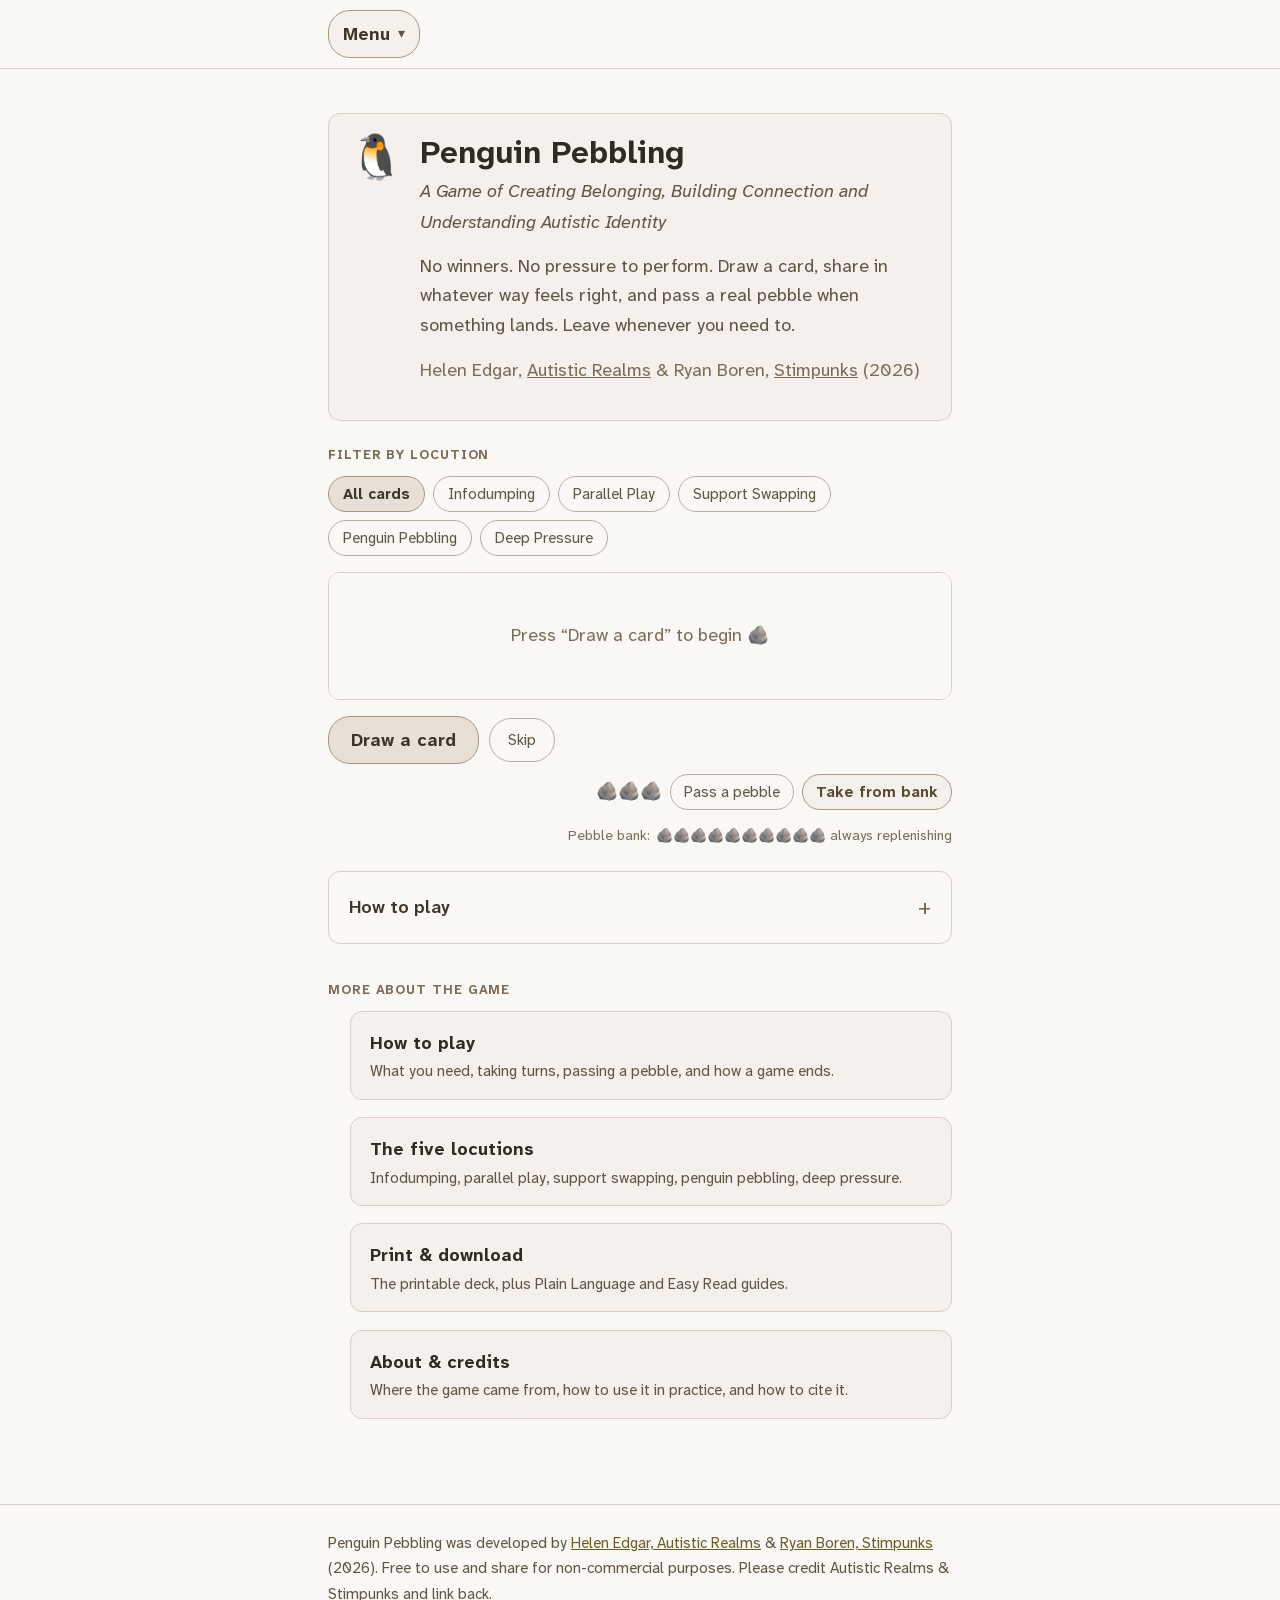
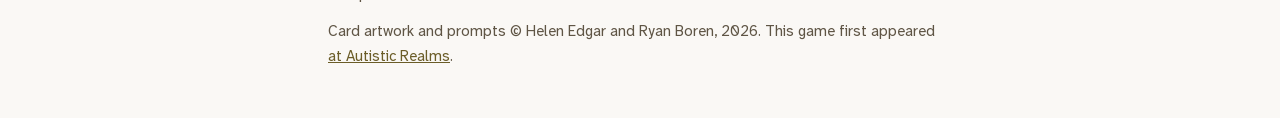
==== index.html @ 233a8287 "Put the game on the front page and move the prose behind a menu Ryan's call, pointing at cavendish.a" ====
<!doctype html>
<html lang="en-GB">
<head>
<meta charset="utf-8">
<meta name="viewport" content="width=device-width, initial-scale=1">
<title>Penguin Pebbling — A Game of Creating Belonging, Building Connection and Understanding Autistic Identity</title>
<meta name="description" content="A neuro-affirming card game built around the Five Autistic Love Locutions. Draw a card, share in whatever way feels right, pass a pebble. No winners, no wrong way to play.">
<meta name="author" content="Helen Edgar, Autistic Realms &amp; Ryan Boren, Stimpunks">
<link rel="canonical" href="https://penguinpebbling.app/">
<link rel="preload" href="fonts/atkinson-hyperlegible-next-roman-latin.woff2" as="font" type="font/woff2" crossorigin>
<link rel="stylesheet" href="penguin-pebbling.css">
<link rel="icon" href="favicon.svg" type="image/svg+xml">
<link rel="apple-touch-icon" href="apple-touch-icon.png">
<link rel="manifest" href="site.webmanifest">

<meta property="og:type" content="website">
<meta property="og:site_name" content="Penguin Pebbling">
<meta property="og:title" content="Penguin Pebbling — A Game of Creating Belonging, Building Connection and Understanding Autistic Identity">
<meta property="og:description" content="A neuro-affirming card game built around the Five Autistic Love Locutions. Draw a card, share in whatever way feels right, pass a pebble. No winners, no wrong way to play.">
<meta property="og:url" content="https://penguinpebbling.app/">
<meta property="og:image" content="https://penguinpebbling.app/og-image.png">
<meta property="og:image:width" content="1200">
<meta property="og:image:height" content="630">
<meta property="og:image:alt" content="The Penguin Pebbling locution card: two penguins beside a stack of smooth balanced pebbles, with the words “I saw this and thought of you.”">
<meta name="twitter:card" content="summary_large_image">
<script type="application/ld+json">
{
  "@context": "https://schema.org",
  "@type": "Game",
  "name": "Penguin Pebbling: A Game of Creating Belonging, Building Connection and Understanding Autistic Identity",
  "url": "https://penguinpebbling.app/",
  "author": [
    { "@type": "Person", "name": "Helen Edgar", "affiliation": "Autistic Realms", "url": "https://autisticrealms.com" },
    { "@type": "Person", "name": "Ryan Boren", "affiliation": "Stimpunks Foundation", "url": "https://stimpunks.org" }
  ],
  "datePublished": "2026-05-23",
  "inLanguage": "en-GB",
  "license": "https://penguinpebbling.app/about.html#licence",
  "isAccessibleForFree": true
}
</script>
</head>
<body>

<a class="skip-link" href="#game">Skip to the game</a>

  <!-- shell:nav — one copy lives in index.html; tools/sync-shell.py stamps the rest -->
  <div class="topbar">
    <div class="wrap topbar-inner">
      <details class="sitenav">
        <summary>Menu</summary>
        <ul>
          <li><a href="index.html" aria-current="page">Play the game</a></li>
          <li><a href="how-to-play.html">How to play</a></li>
          <li><a href="locutions.html">The five locutions</a></li>
          <li><a href="print.html">Print &amp; download</a></li>
          <li><a href="about.html">About &amp; credits</a></li>
        </ul>
      </details>
    </div>
  </div>
  <!-- /shell:nav -->

<div class="wrap">

  <main id="main" class="prose">

    <section id="game" aria-labelledby="game-title">

      <div class="game-header">
        <div class="penguin-glyph" aria-hidden="true">🐧</div>
        <div>
          <h1 class="game-title" id="game-title">Penguin Pebbling</h1>
          <p class="game-tagline">A Game of Creating Belonging, Building Connection and Understanding Autistic Identity</p>
          <p class="game-intro">No winners. No pressure to perform. Draw a card, share in whatever way
            feels right, and pass a real pebble when something lands. Leave whenever you need to.</p>
          <p class="game-byline">Helen Edgar, <a href="https://autisticrealms.com">Autistic Realms</a>
            &amp; Ryan Boren, <a href="https://stimpunks.org">Stimpunks</a> (2026)</p>
        </div>
      </div>

      <div class="section-label" id="filter-label">Filter by locution</div>
      <div class="filter-row" role="group" aria-labelledby="filter-label"></div>

      <div class="card-area" id="card-area" role="region" aria-live="polite" aria-label="Drawn card">
        <div class="card-empty">Press “Draw a card” to begin 🪨</div>
      </div>

      <div class="controls">
        <button type="button" class="btn-main" id="btn-draw">Draw a card</button>
        <button type="button" class="btn-skip" id="btn-skip">Skip</button>
        <div class="pebble-row">
          <span id="pebbles-display" role="status">🪨🪨🪨</span>
          <button type="button" class="btn-pass" id="btn-pass">Pass a pebble</button>
          <button type="button" class="btn-take" id="btn-take">Take from bank</button>
          <div class="pebble-bank">
            <span class="pebble-bank-label">Pebble bank:</span>
            <span id="bank-display">🪨🪨🪨🪨🪨🪨🪨🪨🪨🪨</span>
          </div>
        </div>
      </div>

      <div class="rules-block">
        <details>
          <summary>How to play</summary>
          <div class="rule"><strong>What you need:</strong> A handful of smooth real pebbles or other small
            objects — enough for everyone to start with 3. Put extra pebbles in the middle as the shared
            pebble bank. The cards. That’s it.</div>
          <div class="rule"><strong>To begin:</strong> Everyone takes 3 pebbles and holds them. Feel the
            weight. Notice the texture. They are yours — to keep, pass, or just hold throughout. Place
            remaining pebbles in the centre as your shared pebble bank.</div>
          <div class="rule"><strong>Taking turns:</strong> Draw a card and read it aloud — or ask someone
            else to read it for you. Then choose: speak, write, draw, use AAC, signing, gesture — whatever
            feels right. You can always pass. No explanation needed.</div>
          <div class="rule"><strong>Passing a pebble:</strong> When something someone shares lands with you
            — when you feel heard, or recognise something, or want to say I’m glad you’re here — pass one
            of your real pebbles to them. If you want to pass but don’t have one, take from the pebble
            bank. No words needed. The pebble holds the meaning.</div>
          <div class="rule"><strong>Pebbles keep moving:</strong> There is no limit to how many pebbles you
            can give or receive. The pebble bank means no one is ever without a way to show they care.</div>
          <div class="rule"><strong>Ending the game:</strong> No words needed — simply set your pebbles
            down, or agree a group signal before you begin. The game ends when everyone feels complete and
            finished for now.</div>
        </details>
      </div>

      <noscript>
        <p><strong>The interactive game needs JavaScript.</strong> Every prompt is also on the printable
          card deck, and the <a href="print.html">Plain Language and Easy Read guides</a> need nothing
          but a PDF reader.</p>
      </noscript>

    </section>

    <nav class="more" aria-labelledby="more-label">
      <div class="section-label" id="more-label">More about the game</div>
      <ul>
        <li><a href="how-to-play.html"><strong>How to play</strong><span>What you need, taking turns, passing a pebble, and how a game ends.</span></a></li>
        <li><a href="locutions.html"><strong>The five locutions</strong><span>Infodumping, parallel play, support swapping, penguin pebbling, deep pressure.</span></a></li>
        <li><a href="print.html"><strong>Print &amp; download</strong><span>The printable deck, plus Plain Language and Easy Read guides.</span></a></li>
        <li><a href="about.html"><strong>About &amp; credits</strong><span>Where the game came from, how to use it in practice, and how to cite it.</span></a></li>
      </ul>
    </nav>

  </main>

</div>

  <!-- shell:footer -->
  <footer class="sitefoot">
    <div class="wrap">
      <p>Penguin Pebbling was developed by <a href="https://autisticrealms.com">Helen Edgar, Autistic Realms</a>
        &amp; <a href="https://stimpunks.org">Ryan Boren, Stimpunks</a> (2026). Free to use and share for
        non-commercial purposes. Please credit Autistic Realms &amp; Stimpunks and link back.</p>
      <p>Card artwork and prompts © Helen Edgar and Ryan Boren, 2026. This game first appeared
        <a href="https://autisticrealms.com/penguin-pebbling-a-game-of-creating-belonging-building-connection-and-understanding-autistic-identity/">at Autistic Realms</a>.</p>
    </div>
  </footer>
  <!-- /shell:footer -->

<script src="penguin-pebbling.js"></script>
</body>
</html>
---- penguin-pebbling.css ----
/* Penguin Pebbling — Helen Edgar, Autistic Realms & Ryan Boren, Stimpunks (2026).
 *
 * The palette and the shapes are Helen's, lifted from the Custom HTML block on
 * autisticrealms.com. The typeface and the type scale are not: the page is set
 * in Atkinson Hyperlegible Next at sizes chosen for this audience rather than
 * inherited from a widget embedded in a blog post. See fonts/README.md. */

/* ── Atkinson Hyperlegible Next ────────────────────────────────────────────────
 * Self-hosted, and not incidentally: `_headers` sends default-src 'none' with
 * font-src 'self', so a <link> to Google Fonts would be blocked by the site's
 * own policy — silently, falling back to the system font while looking fine in
 * a local test. Fetching a font at runtime also tells a third party who is
 * reading a page about Autistic identity.
 *
 * One file per style carries the whole 200–800 weight axis, so there is no
 * separate file per weight to forget. The italic is really drawn, not sheared,
 * which is what makes `font-synthesis: none` safe below. */

@font-face {
  font-family: "Atkinson Hyperlegible Next";
  font-style: normal;
  font-weight: 200 800;
  font-display: swap;
  src: url("fonts/atkinson-hyperlegible-next-roman-latin.woff2") format("woff2");
  unicode-range: U+0000-00FF, U+0131, U+0152-0153, U+02BB-02BC, U+02C6, U+02DA, U+02DC, U+0304, U+0308, U+0329, U+2000-206F, U+20AC, U+2122, U+2191, U+2193, U+2212, U+2215, U+FEFF, U+FFFD;
}
@font-face {
  font-family: "Atkinson Hyperlegible Next";
  font-style: normal;
  font-weight: 200 800;
  font-display: swap;
  src: url("fonts/atkinson-hyperlegible-next-roman-latin-ext.woff2") format("woff2");
  unicode-range: U+0100-02BA, U+02BD-02C5, U+02C7-02CC, U+02CE-02D7, U+02DD-02FF, U+0304, U+0308, U+0329, U+1D00-1DBF, U+1E00-1E9F, U+1EF2-1EFF, U+2020, U+20A0-20AB, U+20AD-20C0, U+2113, U+2C60-2C7F, U+A720-A7FF;
}
@font-face {
  font-family: "Atkinson Hyperlegible Next";
  font-style: italic;
  font-weight: 200 800;
  font-display: swap;
  src: url("fonts/atkinson-hyperlegible-next-italic-latin.woff2") format("woff2");
  unicode-range: U+0000-00FF, U+0131, U+0152-0153, U+02BB-02BC, U+02C6, U+02DA, U+02DC, U+0304, U+0308, U+0329, U+2000-206F, U+20AC, U+2122, U+2191, U+2193, U+2212, U+2215, U+FEFF, U+FFFD;
}
@font-face {
  font-family: "Atkinson Hyperlegible Next";
  font-style: italic;
  font-weight: 200 800;
  font-display: swap;
  src: url("fonts/atkinson-hyperlegible-next-italic-latin-ext.woff2") format("woff2");
  unicode-range: U+0100-02BA, U+02BD-02C5, U+02C7-02CC, U+02CE-02D7, U+02DD-02FF, U+0304, U+0308, U+0329, U+1D00-1DBF, U+1E00-1E9F, U+1EF2-1EFF, U+2020, U+20A0-20AB, U+20AD-20C0, U+2113, U+2C60-2C7F, U+A720-A7FF;
}

:root {
  --ink: #3d3529;
  --ink-strong: #2e2a24;
  --ink-soft: #5f5545;         /* darkened from #6b5f50 — see tools/check-contrast.py */
  --ink-faint: #7a6c58;        /* darkened from #a89882 — see tools/check-contrast.py */
  --paper: #faf8f5;
  --paper-warm: #f5f0eb;
  --paper-sunk: #f0ebe4;
  --line: #d9cfc4;
  --line-strong: #a89882;
  --accent: #6b5d28;           /* darkened from #7a6b30 for link contrast on paper */
  --focus: #5a4a30;

  --font: "Atkinson Hyperlegible Next", -apple-system, BlinkMacSystemFont,
          "Segoe UI", Roboto, Helvetica, Arial, sans-serif;

  /* Type scale, in rem so it follows the reader's own browser font-size setting.
   * px would ignore that preference — zoom still works, but the person who has
   * set a larger default everywhere would not get one here, which on this site
   * of all sites is the wrong default.
   *
   * Body is 1.125rem (18px at the browser default) rather than the 15px the
   * widget used inside a blog post. Atkinson Hyperlegible Next also has a large
   * x-height, so it reads larger again at the same nominal size. */
  --text-xs:   0.875rem;   /* 14px — fine print, credits */
  --text-sm:   0.9375rem;  /* 15px — secondary prose */
  --text-base: 1.125rem;   /* 18px — body */
  --text-md:   1.1875rem;  /* 19px — card prompts, which are the thing being read */
  --text-lg:   1.25rem;    /* 20px — h3 */
  --text-xl:   1.5rem;     /* 24px — h2, game title */
  --text-2xl:  2rem;       /* 32px — h1 */
  --text-label: 0.8125rem; /* 13px — tracked uppercase labels */
}

* { box-sizing: border-box; margin: 0; padding: 0; }

html { -webkit-text-size-adjust: 100%; }

body {
  font-family: var(--font);
  font-size: var(--text-base);
  /* Real weights and a real italic exist in the variable font, so never let the
   * browser fake either — a synthesized bold of an already-legible face is
   * exactly the smearing this typeface was drawn to avoid. */
  font-synthesis: none;
  background: var(--paper);
  color: var(--ink);
  line-height: 1.7;
}

/* Never remove a focus ring on a page whose whole subject is being able to take
 * part. Keyboard and switch users navigate this game the same as anyone. */
:focus-visible {
  outline: 3px solid var(--focus);
  outline-offset: 2px;
  border-radius: 4px;
}

.skip-link {
  position: absolute;
  left: -9999px;
  top: 0;
  background: var(--paper-warm);
  color: var(--ink);
  padding: 10px 16px;
  border: 1px solid var(--line-strong);
  border-radius: 0 0 8px 0;
  z-index: 10;
}
.skip-link:focus { left: 0; }

.wrap { padding: 1.5rem; max-width: 42rem; margin: 0 auto; }

/* ── Site nav ──────────────────────────────────────────────────────────────────
 * The game is the point of the site, so it sits at the top of index.html and
 * everything that explains it lives on its own page. This is the way back.
 *
 * A <details> rather than a scripted menu: it opens with the keyboard, it is
 * announced as expandable, and it works with JavaScript off — which matters
 * because the nav is how you reach the printable deck and the Easy Read guide,
 * and those are exactly what someone without a working game needs. */

.topbar {
  position: sticky; top: 0; z-index: 20;
  background: var(--paper);
  border-bottom: 1px solid var(--line);
}
.topbar-inner {
  display: flex; align-items: center; justify-content: space-between;
  gap: 12px; padding-top: 0.6rem; padding-bottom: 0.6rem;
}

.sitenav { position: relative; }
.sitenav summary {
  cursor: pointer; list-style: none;
  font-size: var(--text-base); font-weight: 700; color: var(--ink);
  padding: 8px 14px; border: 1px solid var(--line-strong);
  border-radius: 22px; background: var(--paper-warm);
  display: inline-flex; align-items: center; gap: 8px;
}
.sitenav summary::-webkit-details-marker { display: none; }
.sitenav summary::after { content: "\25BE"; color: var(--ink-soft); font-size: 0.8em; }
.sitenav[open] summary::after { content: "\25B4"; }
.sitenav summary:hover { background: #ece5db; }

.sitenav > ul {
  list-style: none; margin: 8px 0 0; padding: 8px;
  position: absolute; z-index: 30; left: 0; min-width: 16rem;
  background: var(--paper); border: 1px solid var(--line-strong);
  border-radius: 12px; box-shadow: 0 8px 26px rgba(61, 53, 41, 0.16);
}
.sitenav > ul li { margin: 2px 0; }
.sitenav > ul a {
  display: block; padding: 9px 12px; border-radius: 8px;
  color: var(--ink); text-decoration: none; font-size: var(--text-base);
}
.sitenav > ul a:hover { background: var(--paper-sunk); }
.sitenav a[aria-current="page"] { font-weight: 700; background: var(--paper-warm); }

.topbar-cta {
  font-size: var(--text-sm); font-weight: 700; white-space: nowrap;
  padding: 8px 16px; border-radius: 22px;
  border: 1px solid var(--line-strong); background: #e8e0d5;
  color: var(--ink); text-decoration: none;
}
.topbar-cta:hover { background: #ddd4c5; }

/* ── "More about the game", at the foot of the game page ─────────────────────── */

.more { margin: 2.2rem 0 0; }
.more ul { list-style: none; margin: 0; padding: 0; display: grid; gap: 10px; }
.more a {
  display: block; padding: 1rem 1.15rem;
  border: 1px solid var(--line); border-radius: 12px;
  background: var(--paper-warm); color: var(--ink); text-decoration: none;
}
.more a:hover { background: var(--paper-sunk); }
.more a strong { display: block; font-size: var(--text-base); font-weight: 700; margin-bottom: 2px; }
.more a span { display: block; font-size: var(--text-sm); color: var(--ink-soft); line-height: 1.5; }

/* ── Page furniture ────────────────────────────────────────────────────────── */

.masthead { padding: 2.5rem 0 0.5rem; }
.masthead-sub { padding: 1.75rem 0 0.5rem; }
.backlink { font-size: var(--text-sm); margin-bottom: 0.5rem; }
.backlink a { color: var(--accent); text-decoration: none; }
.backlink a:hover { text-decoration: underline; }
.backlink a::before { content: "\2190\00a0"; }
.masthead h1 {
  font-size: var(--text-2xl);
  line-height: 1.2;
  font-weight: 700;
  color: var(--ink-strong);
  margin-bottom: 0.6rem;
  text-wrap: balance;
}
.masthead .byline { font-size: var(--text-sm); color: var(--ink-soft); line-height: 1.6; }
.masthead .standfirst {
  font-size: var(--text-base);
  color: var(--ink-soft);
  font-style: italic;
  margin-top: 1rem;
}

.prose h2 {
  font-size: var(--text-xl);
  font-weight: 700;
  color: var(--ink-strong);
  margin: 2.2rem 0 0.8rem;
  line-height: 1.3;
  text-wrap: balance;
}
.prose h3 {
  font-size: var(--text-lg);
  font-weight: 600;
  color: var(--ink-strong);
  margin: 1.8rem 0 0.6rem;
  line-height: 1.4;
  text-wrap: balance;
}
.prose p { font-size: var(--text-base); margin-bottom: 0.9rem; }
.prose ul { margin: 0 0 0.9rem 1.4rem; font-size: var(--text-base); }
.prose li { margin-bottom: 0.45rem; }
.prose a { color: var(--accent); }
.prose strong { color: var(--ink-strong); font-weight: 700; }

hr.rule { border: 0; height: 1px; background: var(--line); margin: 2.2rem 0; }

/* ── Game ──────────────────────────────────────────────────────────────────── */

.game-header {
  margin-top: 1.25rem;
  display: flex; align-items: flex-start; gap: 16px;
  margin-bottom: 1.4rem; padding: 1.25rem;
  background: var(--paper-warm); border-radius: 12px; border: 1px solid var(--line);
}
.penguin-glyph { font-size: 2.75rem; line-height: 1; flex-shrink: 0; margin-top: 2px; }
/* The game's <h2> sits inside .prose, so it would otherwise inherit the heading
 * margin meant for article headings. Stated here rather than as a style
 * attribute — the CSP is style-src 'self' and an inline style is blocked. */
/* On index.html this is the page's <h1>: the game header already carried the
 * title, the tagline and the invitation, so a masthead above it only said the
 * same things again and pushed the game down the screen. */
.game-header .game-title {
  font-size: var(--text-2xl); font-weight: 700; color: var(--ink-strong); margin: 0 0 4px;
  line-height: 1.2;
}
.game-tagline { font-size: var(--text-base); color: var(--ink-soft); font-style: italic; margin-bottom: 10px; }
.game-intro { font-size: var(--text-sm); color: var(--ink-soft); line-height: 1.65; }
.game-byline { font-size: var(--text-xs); color: var(--ink-faint); margin-top: 10px; }
.game-byline a { color: var(--ink-faint); }

/* On index.html this sits AFTER the controls. It is collapsed reference material
 * on a page whose whole job is "press Draw", and in front of the button it was
 * pushing the only action below the fold on a phone. The full instructions have
 * their own page in the menu; this is the copy you want mid-game. */
.rules-block {
  border: 1px solid var(--line); border-radius: 12px;
  padding: 1rem 1.25rem; margin: 0 0 1.4rem; background: var(--paper);
}
.rules-block details summary {
  font-size: var(--text-base); font-weight: 600; cursor: pointer; color: var(--ink);
  list-style: none; display: flex; align-items: center;
}
.rules-block details summary::-webkit-details-marker { display: none; }
.rules-block details summary::after {
  content: "+"; color: var(--ink-faint); margin-left: auto; font-size: 1.4rem; font-weight: 400;
}
.rules-block details[open] summary::after { content: "\2212"; }
.rule {
  font-size: var(--text-sm); color: var(--ink-soft); margin-top: 12px; line-height: 1.65;
  padding-left: 1rem; border-left: 2px solid var(--line); margin-left: 4px;
}
.rule + .rule { margin-top: 10px; }
.rule strong { font-weight: 700; color: var(--ink); }

.section-label {
  font-size: var(--text-label); letter-spacing: 0.07em; color: var(--ink-faint);
  text-transform: uppercase; margin-bottom: 10px; font-weight: 700;
}

.filter-row { display: flex; gap: 8px; flex-wrap: wrap; margin-bottom: 1rem; }
.fbtn {
  font-family: inherit; font-size: var(--text-sm); padding: 7px 14px; border-radius: 20px;
  border: 1px solid #b8ae9f; background: transparent; cursor: pointer;
  color: var(--ink-soft); transition: background 0.15s, border-color 0.15s, color 0.15s;
}
.fbtn.on { background: #e8e0d5; border-color: var(--line-strong); color: var(--ink); font-weight: 700; }
.fbtn:hover { background: var(--paper-sunk); }

.card-area {
  border-radius: 12px; overflow: hidden; margin-bottom: 1rem;
  border: 1px solid var(--line); min-height: 128px;
  display: flex; flex-direction: column; background: var(--paper);
}
.card-image-wrap { position: relative; width: 100%; }
.card-image-wrap img { width: 100%; height: auto; display: block; }

/* The prompt as selectable text, beneath the card art that letters the same
 * words. This copy is the one that scales, reflows and can be read aloud — see
 * ACCESSIBILITY in README.md — so it is set at the largest body size here. */
.card-text { padding: 1.35rem 1.5rem 0.25rem; }
.card-locution {
  font-size: var(--text-sm); font-weight: 700; letter-spacing: 0.05em;
  color: var(--focus); margin-bottom: 0.7rem; text-transform: uppercase;
}
.card-prompt { font-size: var(--text-md); line-height: 1.65; color: var(--ink); }
.card-sub {
  font-size: var(--text-sm); color: #6b5c45; line-height: 1.6; font-style: italic;
  border-top: 1px solid var(--line); padding-top: 10px; margin-top: 14px;
}
.card-footer {
  font-size: var(--text-xs); color: var(--ink-faint); font-style: italic;
  padding: 10px 1.5rem; background: var(--paper-warm);
  border-top: 1px solid var(--line); line-height: 1.5; margin-top: 1.1rem;
}
/* Kept short on purpose. This box is empty until someone presses Draw, and every
 * pixel it occupies pushes that button further from the top of the screen —
 * which was the whole complaint that split this site into pages. It grows to fit
 * the card the moment there is one. */
.card-empty {
  color: var(--ink-faint); font-size: var(--text-base); text-align: center; flex: 1;
  display: flex; align-items: center; justify-content: center;
  padding: 1.35rem; background: var(--paper);
}

.controls { display: flex; align-items: center; gap: 10px; flex-wrap: wrap; margin-bottom: 1.5rem; }
.btn-main {
  font-family: inherit; font-size: var(--text-base); padding: 11px 22px; border-radius: 22px;
  border: 1px solid var(--line-strong); background: #e8e0d5; color: var(--ink);
  cursor: pointer; font-weight: 700;
}
.btn-main:hover { background: #ddd4c5; }
.btn-skip {
  font-family: inherit; font-size: var(--text-sm); padding: 11px 18px; border-radius: 22px;
  border: 1px solid #b8ae9f; background: transparent; color: var(--ink-soft); cursor: pointer;
}
.btn-skip:hover { background: var(--paper-sunk); }
.pebble-row {
  font-size: var(--text-sm); color: var(--ink-soft); margin-left: auto;
  display: flex; align-items: center; gap: 8px; flex-wrap: wrap; justify-content: flex-end;
}
#pebbles-display { font-size: var(--text-base); }
.btn-pass {
  font-family: inherit; font-size: var(--text-sm); padding: 7px 13px; border-radius: 20px;
  border: 1px solid #b8ae9f; background: transparent; color: var(--ink-soft); cursor: pointer;
}
.btn-pass:hover { background: var(--paper-sunk); }
.btn-take {
  font-family: inherit; font-size: var(--text-sm); padding: 7px 13px; border-radius: 20px;
  border: 1px solid var(--line-strong); background: var(--paper-warm);
  color: var(--focus); cursor: pointer; font-weight: 700;
}
.btn-take:hover { background: #ece5db; }
.pebble-bank {
  font-size: var(--text-xs); color: var(--ink-faint); display: flex; align-items: center;
  gap: 6px; flex-wrap: wrap; justify-content: flex-end; margin-top: 6px; width: 100%;
}

.loc-grid {
  display: grid; grid-template-columns: repeat(auto-fit, minmax(190px, 1fr));
  gap: 12px; margin-bottom: 1.5rem;
}
.loc-card { border-radius: 12px; border: 1px solid; padding: 14px 16px; }
.loc-card img { width: 100%; height: auto; border-radius: 8px; margin-bottom: 10px; display: block; }
.loc-name { font-size: var(--text-base); font-weight: 700; margin-bottom: 4px; }
.loc-desc { font-size: var(--text-sm); line-height: 1.55; }
.loc-id { background: #f0ede8; border-color: #c8bfb3; }
.loc-id .loc-name { color: #3d3529; } .loc-id .loc-desc { color: #6b6152; }
.loc-pp { background: #eaf0ea; border-color: #b5c9b5; }
.loc-pp .loc-name { color: #1e3a1e; } .loc-pp .loc-desc { color: #3d5c3d; }
.loc-ss { background: #f0ebe4; border-color: #c9b9a8; }
.loc-ss .loc-name { color: #3d2a18; } .loc-ss .loc-desc { color: #6b5031; }
.loc-pb { background: #f5f0e6; border-color: #d4c69a; }
.loc-pb .loc-name { color: #3a3010; } .loc-pb .loc-desc { color: #6b5d28; }
.loc-dp { background: #efe8f0; border-color: #c4afc9; }
.loc-dp .loc-name { color: #301830; } .loc-dp .loc-desc { color: #5e3f63; }

.divider { height: 1px; background: var(--line); margin: 1.4rem 0; }

.about-block {
  border: 1px solid var(--line); border-radius: 12px;
  padding: 1.1rem 1.35rem; background: var(--paper);
}
.about-block p { font-size: var(--text-sm); color: var(--ink-soft); line-height: 1.7; }
.about-block a { color: var(--accent); }
.about-title {
  font-size: var(--text-label); font-weight: 700; color: var(--ink-faint);
  text-transform: uppercase; letter-spacing: 0.06em; margin-bottom: 10px;
}

/* ── Downloads ─────────────────────────────────────────────────────────────── */

.download {
  border: 1px solid var(--line); border-radius: 12px;
  padding: 1.1rem 1.35rem; margin-bottom: 1rem; background: var(--paper-warm);
}
.download h3 { margin: 0 0 0.35rem; font-size: var(--text-lg); color: var(--ink-strong); }
.download p { font-size: var(--text-sm); color: var(--ink-soft); margin-bottom: 0.8rem; }
.download a.btn-download {
  display: inline-block; font-size: var(--text-base); font-weight: 700;
  padding: 10px 20px; border-radius: 22px;
  border: 1px solid var(--line-strong); background: #e8e0d5;
  color: var(--ink); text-decoration: none;
}
.download a.btn-download:hover { background: #ddd4c5; }
.download .meta { font-size: var(--text-xs); color: var(--ink-faint); margin: 0.6rem 0 0; }

.support {
  border: 1px solid #d4c69a; border-radius: 12px;
  padding: 1.35rem; margin: 1.5rem 0; background: #f5f0e6;
}
.support h3 { margin: 0 0 0.55rem; font-size: var(--text-lg); color: #3a3010; }
.support p { font-size: var(--text-sm); color: #6b5d28; margin-bottom: 0.8rem; }
.support a { color: #5a4a30; }

.sitefoot {
  border-top: 1px solid var(--line); margin-top: 2.5rem;
  font-size: var(--text-sm); color: var(--ink-soft); line-height: 1.7;
}
.sitefoot .wrap { padding-top: 1.6rem; padding-bottom: 3rem; }
.sitefoot a { color: var(--accent); }
.sitefoot p + p { margin-top: 0.7rem; }

.refs { font-size: var(--text-sm); color: var(--ink-soft); line-height: 1.7; }
.refs p { margin-bottom: 0.7rem; padding-left: 1.5rem; text-indent: -1.5rem; }
.refs a { color: var(--accent); word-break: break-word; }

@media (max-width: 480px) {
  .wrap { padding: 1rem; }
  .masthead { padding-top: 1.75rem; }
  .masthead h1 { font-size: 1.75rem; }
  .pebble-row { margin-left: 0; justify-content: flex-start; width: 100%; }
  .pebble-bank { justify-content: flex-start; }
  .card-text { padding: 1.15rem 1.15rem 0.25rem; }
  .topbar-inner { padding-top: 0.5rem; padding-bottom: 0.5rem; }
  .sitenav > ul { min-width: min(18rem, calc(100vw - 2rem)); }

  /* On a phone the game header was filling the whole viewport on its own, which
   * put "Draw a card" a screen and a half down — the same complaint that split
   * this site into pages, just at a narrower width. The title stays the largest
   * thing on the page; the supporting lines give back their leading. */
  .game-header { gap: 12px; padding: 1rem; margin-top: 0.9rem; }
  .penguin-glyph { font-size: 2rem; }
  .game-header .game-title { font-size: 1.6rem; }
  .game-tagline { font-size: var(--text-sm); line-height: 1.45; margin-bottom: 8px; }
  .game-intro { line-height: 1.55; }
  .game-byline { margin-top: 8px; line-height: 1.5; }
  .rules-block { padding: 0.85rem 1rem; margin-bottom: 1rem; }
  .game-header { margin-bottom: 1rem; }
  .card-area { min-height: 96px; }
  .card-empty { padding: 1rem; }
  .controls { gap: 8px; margin-bottom: 1.2rem; }
  .filter-row { gap: 6px; }
  .fbtn { padding: 6px 12px; }
  .card-footer { padding-left: 1.15rem; padding-right: 1.15rem; }
}

@media (prefers-reduced-motion: reduce) {
  * { transition: none !important; animation: none !important; }
}

@media print {
  .filter-row, .controls, .skip-link, .rules-block summary::after { display: none; }
  body { background: #fff; }
}
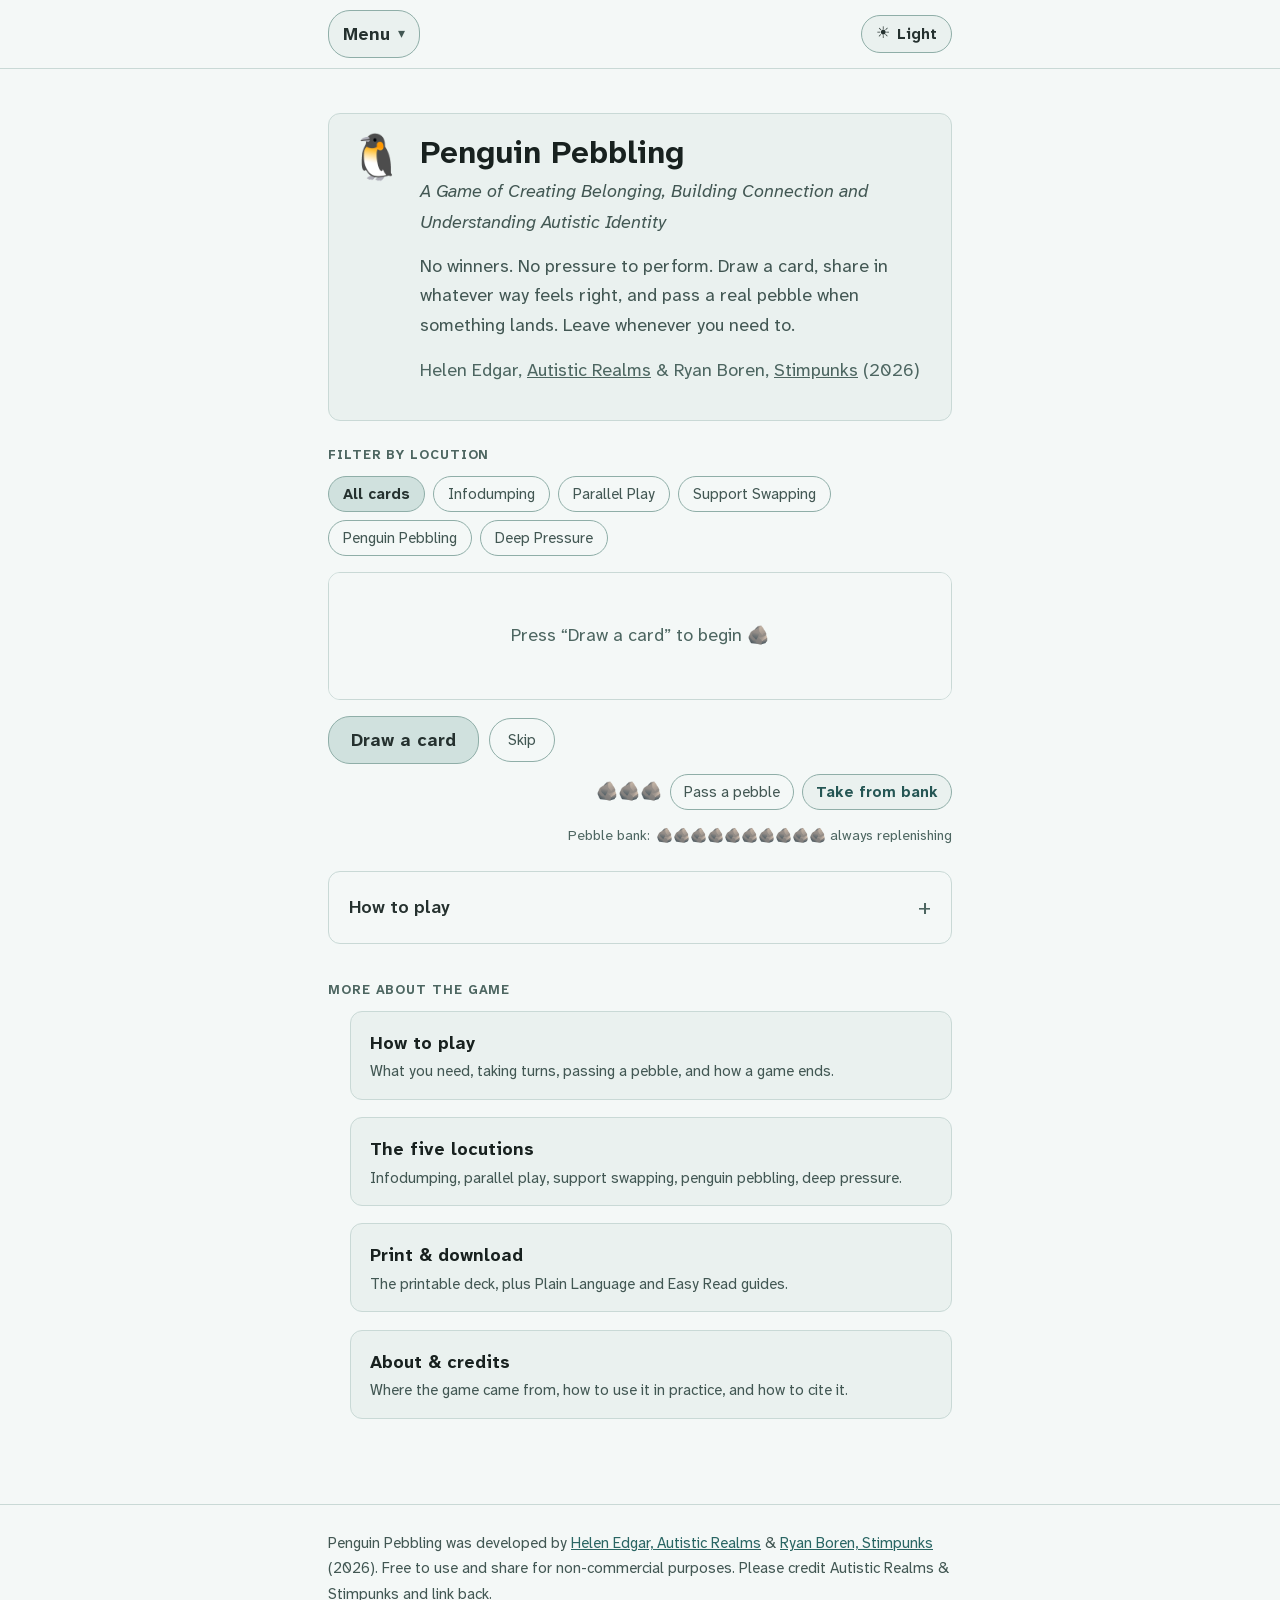
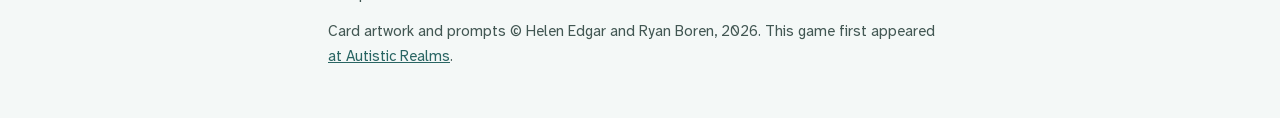
==== commit 74c5b8e7: "Rebuild the palette on Helen's sage, and add a dark mode "I like cream backgrounds, but we use them " ====
--- a/index.html
+++ b/index.html
@@ -8,10 +8,13 @@
 <meta name="author" content="Helen Edgar, Autistic Realms &amp; Ryan Boren, Stimpunks">
 <link rel="canonical" href="https://penguinpebbling.app/">
 <link rel="preload" href="fonts/atkinson-hyperlegible-next-roman-latin.woff2" as="font" type="font/woff2" crossorigin>
+<script src="theme.js"></script>
 <link rel="stylesheet" href="penguin-pebbling.css">
 <link rel="icon" href="favicon.svg" type="image/svg+xml">
 <link rel="apple-touch-icon" href="apple-touch-icon.png">
 <link rel="manifest" href="site.webmanifest">
+<meta name="theme-color" content="#eaf1ef" media="(prefers-color-scheme: light)">
+<meta name="theme-color" content="#141a19" media="(prefers-color-scheme: dark)">
 
 <meta property="og:type" content="website">
 <meta property="og:site_name" content="Penguin Pebbling">
@@ -57,6 +60,9 @@
           <li><a href="about.html">About &amp; credits</a></li>
         </ul>
       </details>
+      <button id="theme-toggle" type="button" class="theme-toggle" hidden aria-pressed="false">
+        <span class="theme-icon" aria-hidden="true">☀</span><span class="theme-text">Light</span>
+      </button>
     </div>
   </div>
   <!-- /shell:nav -->
--- a/penguin-pebbling.css
+++ b/penguin-pebbling.css
@@ -50,17 +50,60 @@
 }
 
 :root {
-  --ink: #3d3529;
-  --ink-strong: #2e2a24;
-  --ink-soft: #5f5545;         /* darkened from #6b5f50 — see tools/check-contrast.py */
-  --ink-faint: #7a6c58;        /* darkened from #a89882 — see tools/check-contrast.py */
-  --paper: #faf8f5;
-  --paper-warm: #f5f0eb;
-  --paper-sunk: #f0ebe4;
-  --line: #d9cfc4;
-  --line-strong: #a89882;
-  --accent: #6b5d28;           /* darkened from #7a6b30 for link contrast on paper */
-  --focus: #5a4a30;
+  color-scheme: light dark;
+
+  /* ── Sage, and why it is sage ───────────────────────────────────────────────
+   * Our other sites are cream: queering.earth on warm vellum, cavendish.app on
+   * Solarized light. This one is Helen's, and sage is her colour — so the ground
+   * is sage and the accents are the five pigments she already painted the cards
+   * with, sampled straight out of cards/print/*-locution.png rather than picked
+   * to match:
+   *
+   *   Infodumping       #bba4b8   dusty mauve
+   *   Parallel Play     #ddbbba   dusty rose
+   *   Support Swapping  #c3beaf   taupe
+   *   Penguin Pebbling  #e8e1ce   warm sand
+   *   Deep Pressure     #aac5c0   sage        <- the ground is built on this hue
+   *
+   * Every one of those sits between 14% and 36% saturation. The deck was drawn
+   * low-stimulation already; the site follows it rather than inventing a mood.
+   *
+   * LOW STIMULATION IS NOT LOW CONTRAST. Surfaces stay close together — paper,
+   * panel and sunk are within a few percent lightness, there is no pure white
+   * and no pure black anywhere — while TEXT contrast stays high: the lowest
+   * text pair on the page is 4.98:1 in light and 5.27:1 in dark, against the
+   * 4.5:1 AA needs. Muting the text as well would be the easy mistake and would
+   * hurt exactly the readers this is for. tools/check-contrast.py checks both
+   * themes; it is the reason the numbers above can be stated. */
+
+  --paper: #f4f8f7;
+  --paper-warm: #eaf1ef;
+  --paper-sunk: #dde9e7;
+  --line: #c9d9d6;
+  --line-strong: #8faea8;
+
+  --ink-strong: #18211f;
+  --ink: #25312f;
+  --ink-soft: #425753;
+  --ink-faint: #4d6661;
+  --accent: #296563;
+  --focus: #255654;
+
+  --btn-face: #d0e1de;
+  --btn-face-hover: #bed5d1;
+  --shadow: rgba(24, 33, 31, 0.16);
+
+  /* The card art is cream on a sage page, which is the pairing Helen drew into
+   * the Deep Pressure card itself. In dark mode the card sits on a lifted
+   * surface rather than against the near-black page, so its edges are not a
+   * glare line — the artwork is never dimmed or filtered. */
+  --card-mat: #eaf1ef;
+
+  --loc-id-bg: #f1ecf0; --loc-id-border: #d3c5d1; --loc-id-name: #3a2c38;
+  --loc-pp-bg: #f3eae9; --loc-pp-border: #dabfbe; --loc-pp-name: #422524;
+  --loc-ss-bg: #f1f0ec; --loc-ss-border: #d3d0c5; --loc-ss-name: #3a372c;
+  --loc-pb-bg: #f3f1e9; --loc-pb-border: #dad3be; --loc-pb-name: #423a24;
+  --loc-dp-bg: #ebf2f0; --loc-dp-border: #c2d6d2; --loc-dp-name: #293d39;
 
   --font: "Atkinson Hyperlegible Next", -apple-system, BlinkMacSystemFont,
           "Segoe UI", Roboto, Helvetica, Arial, sans-serif;
@@ -68,19 +111,72 @@
   /* Type scale, in rem so it follows the reader's own browser font-size setting.
    * px would ignore that preference — zoom still works, but the person who has
    * set a larger default everywhere would not get one here, which on this site
-   * of all sites is the wrong default.
-   *
-   * Body is 1.125rem (18px at the browser default) rather than the 15px the
-   * widget used inside a blog post. Atkinson Hyperlegible Next also has a large
-   * x-height, so it reads larger again at the same nominal size. */
-  --text-xs:   0.875rem;   /* 14px — fine print, credits */
-  --text-sm:   0.9375rem;  /* 15px — secondary prose */
-  --text-base: 1.125rem;   /* 18px — body */
-  --text-md:   1.1875rem;  /* 19px — card prompts, which are the thing being read */
-  --text-lg:   1.25rem;    /* 20px — h3 */
-  --text-xl:   1.5rem;     /* 24px — h2, game title */
-  --text-2xl:  2rem;       /* 32px — h1 */
-  --text-label: 0.8125rem; /* 13px — tracked uppercase labels */
+   * of all sites is the wrong default. */
+  --text-xs:   0.875rem;
+  --text-sm:   0.9375rem;
+  --text-base: 1.125rem;
+  --text-md:   1.1875rem;
+  --text-lg:   1.25rem;
+  --text-xl:   1.5rem;
+  --text-2xl:  2rem;
+  --text-label: 0.8125rem;
+}
+
+/* Dark mode. Same hue, same discipline: no pure black, text never brighter than
+ * #eef2f1, and the surfaces stay close together. Follows the system by default;
+ * the toggle in the bar overrides it and is remembered. */
+@media (prefers-color-scheme: dark) {
+  :root:not([data-theme="light"]) {
+    --paper: #141a19;
+    --paper-warm: #1d2524;
+    --paper-sunk: #26312f;
+    --line: #364542;
+    --line-strong: #5a726e;
+
+    --ink-strong: #eef2f1;
+    --ink: #dae2e0;
+    --ink-soft: #afc0bd;
+    --ink-faint: #90a7a3;
+    --accent: #95d0ce;
+    --focus: #97d8d6;
+
+    --btn-face: #354643;
+    --btn-face-hover: #425753;
+    --shadow: rgba(0, 0, 0, 0.45);
+    --card-mat: #26312f;
+
+    --loc-id-bg: #2c212a; --loc-id-border: #584155; --loc-id-name: #d8cad6;
+    --loc-pp-bg: #2d201f; --loc-pp-border: #5a403f; --loc-pp-name: #dfc4c3;
+    --loc-ss-bg: #2c2921; --loc-ss-border: #575242; --loc-ss-name: #d8d4cb;
+    --loc-pb-bg: #2d291f; --loc-pb-border: #5a533f; --loc-pb-name: #dfd7c3;
+    --loc-dp-bg: #1f2d2b; --loc-dp-border: #3f5a55; --loc-dp-name: #c8dad7;
+  }
+}
+
+:root[data-theme="dark"] {
+  --paper: #141a19;
+  --paper-warm: #1d2524;
+  --paper-sunk: #26312f;
+  --line: #364542;
+  --line-strong: #5a726e;
+
+  --ink-strong: #eef2f1;
+  --ink: #dae2e0;
+  --ink-soft: #afc0bd;
+  --ink-faint: #90a7a3;
+  --accent: #95d0ce;
+  --focus: #97d8d6;
+
+  --btn-face: #354643;
+  --btn-face-hover: #425753;
+  --shadow: rgba(0, 0, 0, 0.45);
+  --card-mat: #26312f;
+
+  --loc-id-bg: #2c212a; --loc-id-border: #584155; --loc-id-name: #d8cad6;
+  --loc-pp-bg: #2d201f; --loc-pp-border: #5a403f; --loc-pp-name: #dfc4c3;
+  --loc-ss-bg: #2c2921; --loc-ss-border: #575242; --loc-ss-name: #d8d4cb;
+  --loc-pb-bg: #2d291f; --loc-pb-border: #5a533f; --loc-pb-name: #dfd7c3;
+  --loc-dp-bg: #1f2d2b; --loc-dp-border: #3f5a55; --loc-dp-name: #c8dad7;
 }
 
 * { box-sizing: border-box; margin: 0; padding: 0; }
@@ -137,9 +233,11 @@
   border-bottom: 1px solid var(--line);
 }
 .topbar-inner {
-  display: flex; align-items: center; justify-content: space-between;
-  gap: 12px; padding-top: 0.6rem; padding-bottom: 0.6rem;
-}
+  display: flex; align-items: center; gap: 10px; flex-wrap: wrap;
+  padding-top: 0.6rem; padding-bottom: 0.6rem;
+}
+/* The menu sits left; everything else is pushed to the right edge. */
+.topbar-inner > .sitenav { margin-right: auto; }
 
 .sitenav { position: relative; }
 .sitenav summary {
@@ -152,13 +250,13 @@
 .sitenav summary::-webkit-details-marker { display: none; }
 .sitenav summary::after { content: "\25BE"; color: var(--ink-soft); font-size: 0.8em; }
 .sitenav[open] summary::after { content: "\25B4"; }
-.sitenav summary:hover { background: #ece5db; }
+.sitenav summary:hover { background: var(--btn-face-hover); }
 
 .sitenav > ul {
   list-style: none; margin: 8px 0 0; padding: 8px;
   position: absolute; z-index: 30; left: 0; min-width: 16rem;
   background: var(--paper); border: 1px solid var(--line-strong);
-  border-radius: 12px; box-shadow: 0 8px 26px rgba(61, 53, 41, 0.16);
+  border-radius: 12px; box-shadow: 0 8px 26px var(--shadow);
 }
 .sitenav > ul li { margin: 2px 0; }
 .sitenav > ul a {
@@ -168,13 +266,22 @@
 .sitenav > ul a:hover { background: var(--paper-sunk); }
 .sitenav a[aria-current="page"] { font-weight: 700; background: var(--paper-warm); }
 
+.theme-toggle {
+  font-family: inherit; font-size: var(--text-sm); font-weight: 700;
+  display: inline-flex; align-items: center; gap: 7px; white-space: nowrap;
+  padding: 8px 14px; border-radius: 22px; cursor: pointer;
+  border: 1px solid var(--line-strong); background: var(--paper-warm); color: var(--ink);
+}
+.theme-toggle:hover { background: var(--paper-sunk); }
+.theme-toggle .theme-icon { font-size: 1.05em; line-height: 1; }
+
 .topbar-cta {
   font-size: var(--text-sm); font-weight: 700; white-space: nowrap;
   padding: 8px 16px; border-radius: 22px;
-  border: 1px solid var(--line-strong); background: #e8e0d5;
+  border: 1px solid var(--line-strong); background: var(--btn-face);
   color: var(--ink); text-decoration: none;
 }
-.topbar-cta:hover { background: #ddd4c5; }
+.topbar-cta:hover { background: var(--btn-face-hover); }
 
 /* ── "More about the game", at the foot of the game page ─────────────────────── */
 
@@ -293,10 +400,10 @@
 .filter-row { display: flex; gap: 8px; flex-wrap: wrap; margin-bottom: 1rem; }
 .fbtn {
   font-family: inherit; font-size: var(--text-sm); padding: 7px 14px; border-radius: 20px;
-  border: 1px solid #b8ae9f; background: transparent; cursor: pointer;
+  border: 1px solid var(--line-strong); background: transparent; cursor: pointer;
   color: var(--ink-soft); transition: background 0.15s, border-color 0.15s, color 0.15s;
 }
-.fbtn.on { background: #e8e0d5; border-color: var(--line-strong); color: var(--ink); font-weight: 700; }
+.fbtn.on { background: var(--btn-face); border-color: var(--line-strong); color: var(--ink); font-weight: 700; }
 .fbtn:hover { background: var(--paper-sunk); }
 
 .card-area {
@@ -304,8 +411,19 @@
   border: 1px solid var(--line); min-height: 128px;
   display: flex; flex-direction: column; background: var(--paper);
 }
-.card-image-wrap { position: relative; width: 100%; }
+/* The cards are cream. On the light page they sit flush; in dark mode the page
+ * is near-black and a full-brightness cream rectangle against it is a glare
+ * line at every edge. The mat is a lifted surface between the two — the artwork
+ * itself is never dimmed, filtered or recoloured, because it is the content. */
+.card-image-wrap { position: relative; width: 100%; background: var(--card-mat); padding: 0; }
 .card-image-wrap img { width: 100%; height: auto; display: block; }
+
+:root[data-theme="dark"] .card-image-wrap,
+:root[data-theme="dark"] .loc-card img { padding: 10px; border-radius: 12px; }
+@media (prefers-color-scheme: dark) {
+  :root:not([data-theme="light"]) .card-image-wrap,
+  :root:not([data-theme="light"]) .loc-card img { padding: 10px; border-radius: 12px; }
+}
 
 /* The prompt as selectable text, beneath the card art that letters the same
  * words. This copy is the one that scales, reflows and can be read aloud — see
@@ -317,7 +435,7 @@
 }
 .card-prompt { font-size: var(--text-md); line-height: 1.65; color: var(--ink); }
 .card-sub {
-  font-size: var(--text-sm); color: #6b5c45; line-height: 1.6; font-style: italic;
+  font-size: var(--text-sm); color: var(--ink-soft); line-height: 1.6; font-style: italic;
   border-top: 1px solid var(--line); padding-top: 10px; margin-top: 14px;
 }
 .card-footer {
@@ -338,13 +456,13 @@
 .controls { display: flex; align-items: center; gap: 10px; flex-wrap: wrap; margin-bottom: 1.5rem; }
 .btn-main {
   font-family: inherit; font-size: var(--text-base); padding: 11px 22px; border-radius: 22px;
-  border: 1px solid var(--line-strong); background: #e8e0d5; color: var(--ink);
+  border: 1px solid var(--line-strong); background: var(--btn-face); color: var(--ink);
   cursor: pointer; font-weight: 700;
 }
-.btn-main:hover { background: #ddd4c5; }
+.btn-main:hover { background: var(--btn-face-hover); }
 .btn-skip {
   font-family: inherit; font-size: var(--text-sm); padding: 11px 18px; border-radius: 22px;
-  border: 1px solid #b8ae9f; background: transparent; color: var(--ink-soft); cursor: pointer;
+  border: 1px solid var(--line-strong); background: transparent; color: var(--ink-soft); cursor: pointer;
 }
 .btn-skip:hover { background: var(--paper-sunk); }
 .pebble-row {
@@ -354,7 +472,7 @@
 #pebbles-display { font-size: var(--text-base); }
 .btn-pass {
   font-family: inherit; font-size: var(--text-sm); padding: 7px 13px; border-radius: 20px;
-  border: 1px solid #b8ae9f; background: transparent; color: var(--ink-soft); cursor: pointer;
+  border: 1px solid var(--line-strong); background: transparent; color: var(--ink-soft); cursor: pointer;
 }
 .btn-pass:hover { background: var(--paper-sunk); }
 .btn-take {
@@ -362,7 +480,7 @@
   border: 1px solid var(--line-strong); background: var(--paper-warm);
   color: var(--focus); cursor: pointer; font-weight: 700;
 }
-.btn-take:hover { background: #ece5db; }
+.btn-take:hover { background: var(--btn-face-hover); }
 .pebble-bank {
   font-size: var(--text-xs); color: var(--ink-faint); display: flex; align-items: center;
   gap: 6px; flex-wrap: wrap; justify-content: flex-end; margin-top: 6px; width: 100%;
@@ -373,19 +491,19 @@
   gap: 12px; margin-bottom: 1.5rem;
 }
 .loc-card { border-radius: 12px; border: 1px solid; padding: 14px 16px; }
-.loc-card img { width: 100%; height: auto; border-radius: 8px; margin-bottom: 10px; display: block; }
+.loc-card img { width: 100%; height: auto; border-radius: 8px; margin-bottom: 10px; display: block; background: var(--card-mat); }
 .loc-name { font-size: var(--text-base); font-weight: 700; margin-bottom: 4px; }
 .loc-desc { font-size: var(--text-sm); line-height: 1.55; }
-.loc-id { background: #f0ede8; border-color: #c8bfb3; }
-.loc-id .loc-name { color: #3d3529; } .loc-id .loc-desc { color: #6b6152; }
-.loc-pp { background: #eaf0ea; border-color: #b5c9b5; }
-.loc-pp .loc-name { color: #1e3a1e; } .loc-pp .loc-desc { color: #3d5c3d; }
-.loc-ss { background: #f0ebe4; border-color: #c9b9a8; }
-.loc-ss .loc-name { color: #3d2a18; } .loc-ss .loc-desc { color: #6b5031; }
-.loc-pb { background: #f5f0e6; border-color: #d4c69a; }
-.loc-pb .loc-name { color: #3a3010; } .loc-pb .loc-desc { color: #6b5d28; }
-.loc-dp { background: #efe8f0; border-color: #c4afc9; }
-.loc-dp .loc-name { color: #301830; } .loc-dp .loc-desc { color: #5e3f63; }
+.loc-id { background: var(--loc-id-bg); border-color: var(--loc-id-border); }
+.loc-id .loc-name { color: var(--loc-id-name); } .loc-id .loc-desc { color: var(--ink-soft); }
+.loc-pp { background: var(--loc-pp-bg); border-color: var(--loc-pp-border); }
+.loc-pp .loc-name { color: var(--loc-pp-name); } .loc-pp .loc-desc { color: var(--ink-soft); }
+.loc-ss { background: var(--loc-ss-bg); border-color: var(--loc-ss-border); }
+.loc-ss .loc-name { color: var(--loc-ss-name); } .loc-ss .loc-desc { color: var(--ink-soft); }
+.loc-pb { background: var(--loc-pb-bg); border-color: var(--loc-pb-border); }
+.loc-pb .loc-name { color: var(--loc-pb-name); } .loc-pb .loc-desc { color: var(--ink-soft); }
+.loc-dp { background: var(--loc-dp-bg); border-color: var(--loc-dp-border); }
+.loc-dp .loc-name { color: var(--loc-dp-name); } .loc-dp .loc-desc { color: var(--ink-soft); }
 
 .divider { height: 1px; background: var(--line); margin: 1.4rem 0; }
 
@@ -411,19 +529,19 @@
 .download a.btn-download {
   display: inline-block; font-size: var(--text-base); font-weight: 700;
   padding: 10px 20px; border-radius: 22px;
-  border: 1px solid var(--line-strong); background: #e8e0d5;
+  border: 1px solid var(--line-strong); background: var(--btn-face);
   color: var(--ink); text-decoration: none;
 }
-.download a.btn-download:hover { background: #ddd4c5; }
+.download a.btn-download:hover { background: var(--btn-face-hover); }
 .download .meta { font-size: var(--text-xs); color: var(--ink-faint); margin: 0.6rem 0 0; }
 
 .support {
-  border: 1px solid #d4c69a; border-radius: 12px;
-  padding: 1.35rem; margin: 1.5rem 0; background: #f5f0e6;
-}
-.support h3 { margin: 0 0 0.55rem; font-size: var(--text-lg); color: #3a3010; }
-.support p { font-size: var(--text-sm); color: #6b5d28; margin-bottom: 0.8rem; }
-.support a { color: #5a4a30; }
+  border: 1px solid var(--loc-pb-border); border-radius: 12px;
+  padding: 1.35rem; margin: 1.5rem 0; background: var(--loc-pb-bg);
+}
+.support h3 { margin: 0 0 0.55rem; font-size: var(--text-lg); color: var(--loc-pb-name); }
+.support p { font-size: var(--text-sm); color: var(--ink-soft); margin-bottom: 0.8rem; }
+.support a { color: var(--accent); }
 
 .sitefoot {
   border-top: 1px solid var(--line); margin-top: 2.5rem;
@@ -446,6 +564,8 @@
   .card-text { padding: 1.15rem 1.15rem 0.25rem; }
   .topbar-inner { padding-top: 0.5rem; padding-bottom: 0.5rem; }
   .sitenav > ul { min-width: min(18rem, calc(100vw - 2rem)); }
+  .theme-toggle .theme-text { position: absolute; left: -9999px; }
+  .theme-toggle { padding: 8px 12px; }
 
   /* On a phone the game header was filling the whole viewport on its own, which
    * put "Draw a card" a screen and a half down — the same complaint that split
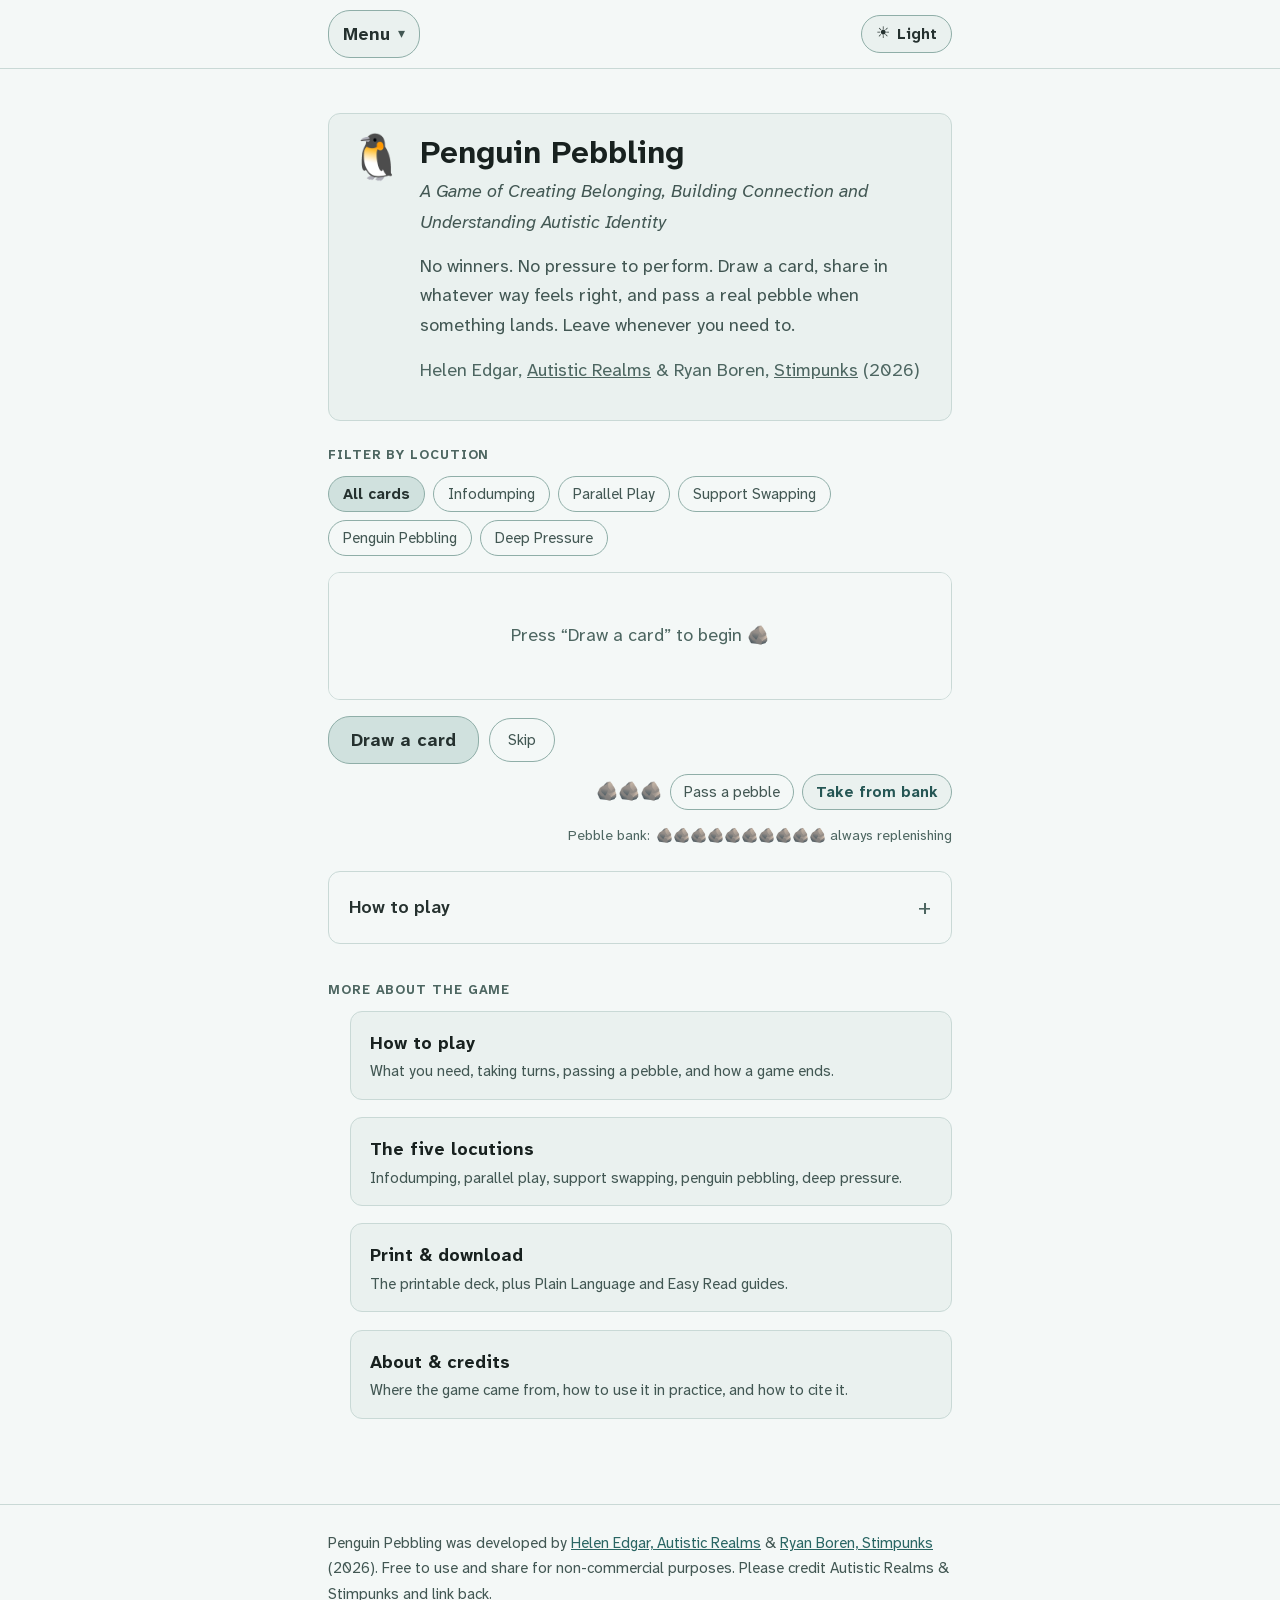
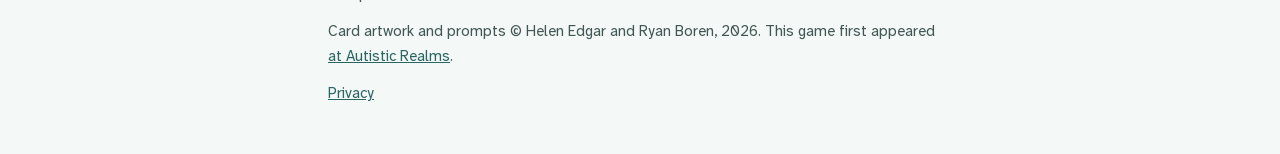
==== commit 5a853d14: "Add a privacy notice, fix the HSTS policy and the card cache Three findings from auditing the live s" ====
--- a/index.html
+++ b/index.html
@@ -58,6 +58,7 @@
           <li><a href="locutions.html">The five locutions</a></li>
           <li><a href="print.html">Print &amp; download</a></li>
           <li><a href="about.html">About &amp; credits</a></li>
+          <li><a href="changelog.html">Changelog</a></li>
         </ul>
       </details>
       <button id="theme-toggle" type="button" class="theme-toggle" hidden aria-pressed="false">
@@ -160,6 +161,7 @@
         non-commercial purposes. Please credit Autistic Realms &amp; Stimpunks and link back.</p>
       <p>Card artwork and prompts © Helen Edgar and Ryan Boren, 2026. This game first appeared
         <a href="https://autisticrealms.com/penguin-pebbling-a-game-of-creating-belonging-building-connection-and-understanding-autistic-identity/">at Autistic Realms</a>.</p>
+      <p class="footlinks"><a href="privacy.html">Privacy</a></p>
     </div>
   </footer>
   <!-- /shell:footer -->
--- a/penguin-pebbling.css
+++ b/penguin-pebbling.css
@@ -518,6 +518,25 @@
   text-transform: uppercase; letter-spacing: 0.06em; margin-bottom: 10px;
 }
 
+/* ── Changelog ─────────────────────────────────────────────────────────────── */
+
+/* Dates are the spine of this page, so they get to look like headings without
+ * shouting: the entry heading is the date and nothing else. */
+.changelog h2 {
+  font-size: var(--text-lg);
+  border-top: 1px solid var(--line);
+  padding-top: 1.4rem;
+  margin-top: 2.2rem;
+}
+.changelog h2:first-of-type { border-top: 0; padding-top: 0; margin-top: 1.6rem; }
+.changelog h2 time { font-variant-numeric: tabular-nums; }
+.changelog h3 {
+  font-size: var(--text-label); letter-spacing: 0.07em; text-transform: uppercase;
+  color: var(--ink-faint); margin: 1.4rem 0 0.5rem;
+}
+.changelog ul { margin-left: 1.2rem; }
+.changelog li { margin-bottom: 0.7rem; }
+
 /* ── Downloads ─────────────────────────────────────────────────────────────── */
 
 .download {
@@ -550,6 +569,7 @@
 .sitefoot .wrap { padding-top: 1.6rem; padding-bottom: 3rem; }
 .sitefoot a { color: var(--accent); }
 .sitefoot p + p { margin-top: 0.7rem; }
+.footlinks { margin-top: 1rem; }
 
 .refs { font-size: var(--text-sm); color: var(--ink-soft); line-height: 1.7; }
 .refs p { margin-bottom: 0.7rem; padding-left: 1.5rem; text-indent: -1.5rem; }
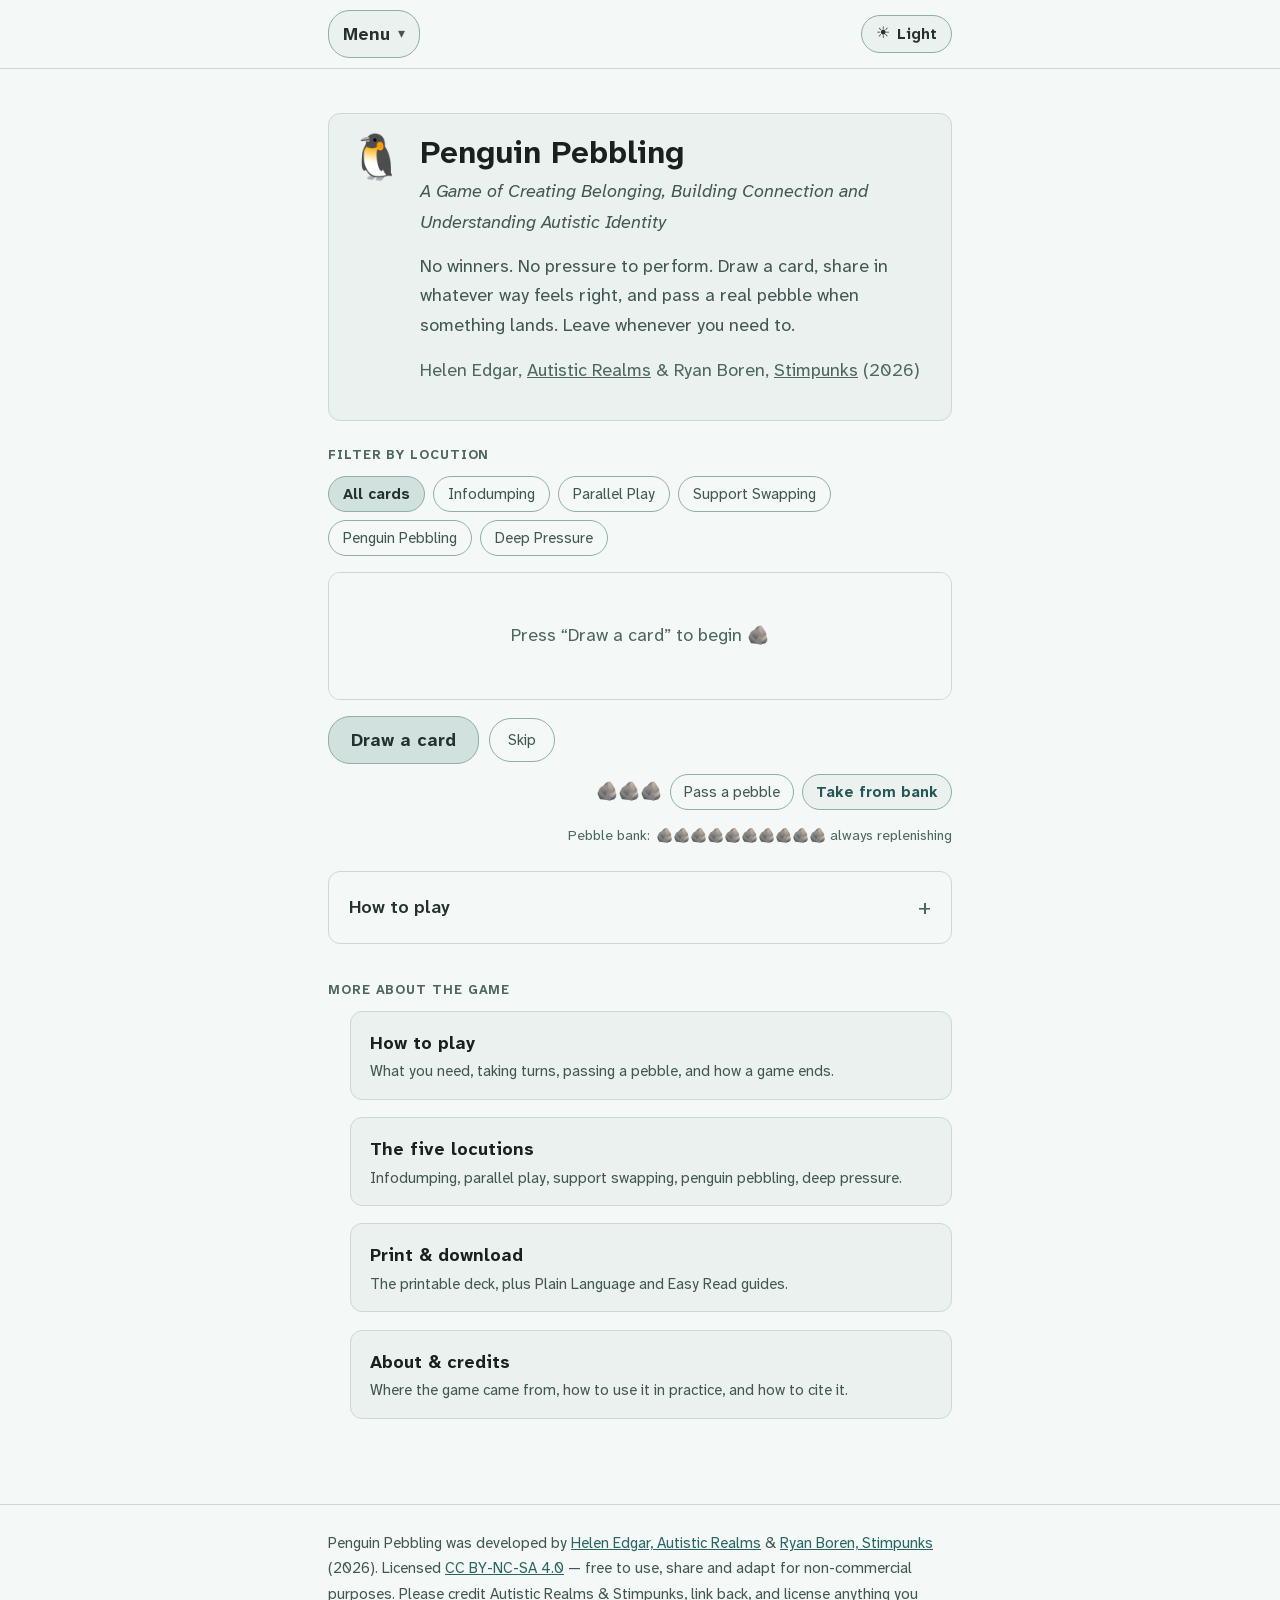
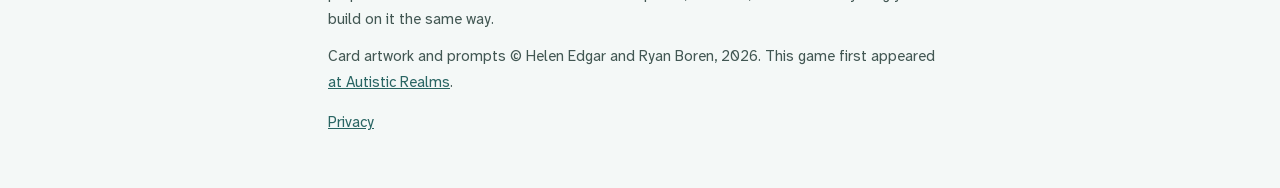
==== commit 0e50183b: "Adopt CC BY-NC-SA 4.0, and record the card text as approved Both of these were open items in DECISIO" ====
--- a/index.html
+++ b/index.html
@@ -38,7 +38,7 @@
   ],
   "datePublished": "2026-05-23",
   "inLanguage": "en-GB",
-  "license": "https://penguinpebbling.app/about.html#licence",
+  "license": "https://creativecommons.org/licenses/by-nc-sa/4.0/",
   "isAccessibleForFree": true
 }
 </script>
@@ -157,8 +157,10 @@
   <footer class="sitefoot">
     <div class="wrap">
       <p>Penguin Pebbling was developed by <a href="https://autisticrealms.com">Helen Edgar, Autistic Realms</a>
-        &amp; <a href="https://stimpunks.org">Ryan Boren, Stimpunks</a> (2026). Free to use and share for
-        non-commercial purposes. Please credit Autistic Realms &amp; Stimpunks and link back.</p>
+        &amp; <a href="https://stimpunks.org">Ryan Boren, Stimpunks</a> (2026). Licensed
+        <a href="https://creativecommons.org/licenses/by-nc-sa/4.0/">CC BY-NC-SA 4.0</a> — free to use, share and adapt for non-commercial
+        purposes. Please credit Autistic Realms &amp; Stimpunks, link back, and license anything
+        you build on it the same way.</p>
       <p>Card artwork and prompts © Helen Edgar and Ryan Boren, 2026. This game first appeared
         <a href="https://autisticrealms.com/penguin-pebbling-a-game-of-creating-belonging-building-connection-and-understanding-autistic-identity/">at Autistic Realms</a>.</p>
       <p class="footlinks"><a href="privacy.html">Privacy</a></p>
--- a/penguin-pebbling.css
+++ b/penguin-pebbling.css
@@ -181,7 +181,15 @@
 
 * { box-sizing: border-box; margin: 0; padding: 0; }
 
-html { -webkit-text-size-adjust: 100%; }
+/* The topbar is sticky and about 69px tall, so an anchor jump or a control
+ * scrolled into view lands underneath it unless the scroll stops short. That is
+ * WCAG 2.2 Focus Not Obscured, and it bites the two things this site most wants
+ * to work: the skip link, and /about#licence — the URL the JSON-LD hands anyone
+ * asking how this game is licensed.
+ *
+ * In rem, not px, because the bar is set in rem too: at a larger browser default
+ * both grow together, which a fixed 80px would not. */
+html { -webkit-text-size-adjust: 100%; scroll-padding-top: 5rem; }
 
 body {
   font-family: var(--font);
@@ -570,6 +578,10 @@
 .sitefoot a { color: var(--accent); }
 .sitefoot p + p { margin-top: 0.7rem; }
 .footlinks { margin-top: 1rem; }
+/* 24x24 is the WCAG 2.2 minimum. Inline links inside a sentence are exempt —
+ * their size is set by the prose around them — but this one sits alone in its
+ * own paragraph, so nothing exempts it and the line-height alone left it 20px. */
+.footlinks a { display: inline-block; padding-block: 0.25rem; }
 
 .refs { font-size: var(--text-sm); color: var(--ink-soft); line-height: 1.7; }
 .refs p { margin-bottom: 0.7rem; padding-left: 1.5rem; text-indent: -1.5rem; }
@@ -611,6 +623,27 @@
   * { transition: none !important; animation: none !important; }
 }
 
+/* Windows High Contrast and other forced-colour modes replace every colour the
+ * page chose. Most of this site survives that intact, and not by luck: the
+ * low-stimulation palette does its work with 1px borders rather than fills, so
+ * every button, the card mat and the menu keep a real edge once their fills are
+ * overridden. The rule is to repair what loses *meaning*, not to reinstate a
+ * look the reader has deliberately turned off.
+ *
+ * One thing loses meaning. A locution filter says it is active through
+ * background, border-colour and text colour — all three forced to the same
+ * values as every other button — leaving font-weight as the only surviving cue
+ * that you are filtered to six cards instead of thirty. System colours are
+ * honoured here, so the pressed state is drawn with the pair the OS reserves for
+ * exactly this. */
+@media (forced-colors: active) {
+  .fbtn.on {
+    background: Highlight;
+    color: HighlightText;
+    border-color: Highlight;
+  }
+}
+
 @media print {
   .filter-row, .controls, .skip-link, .rules-block summary::after { display: none; }
   body { background: #fff; }
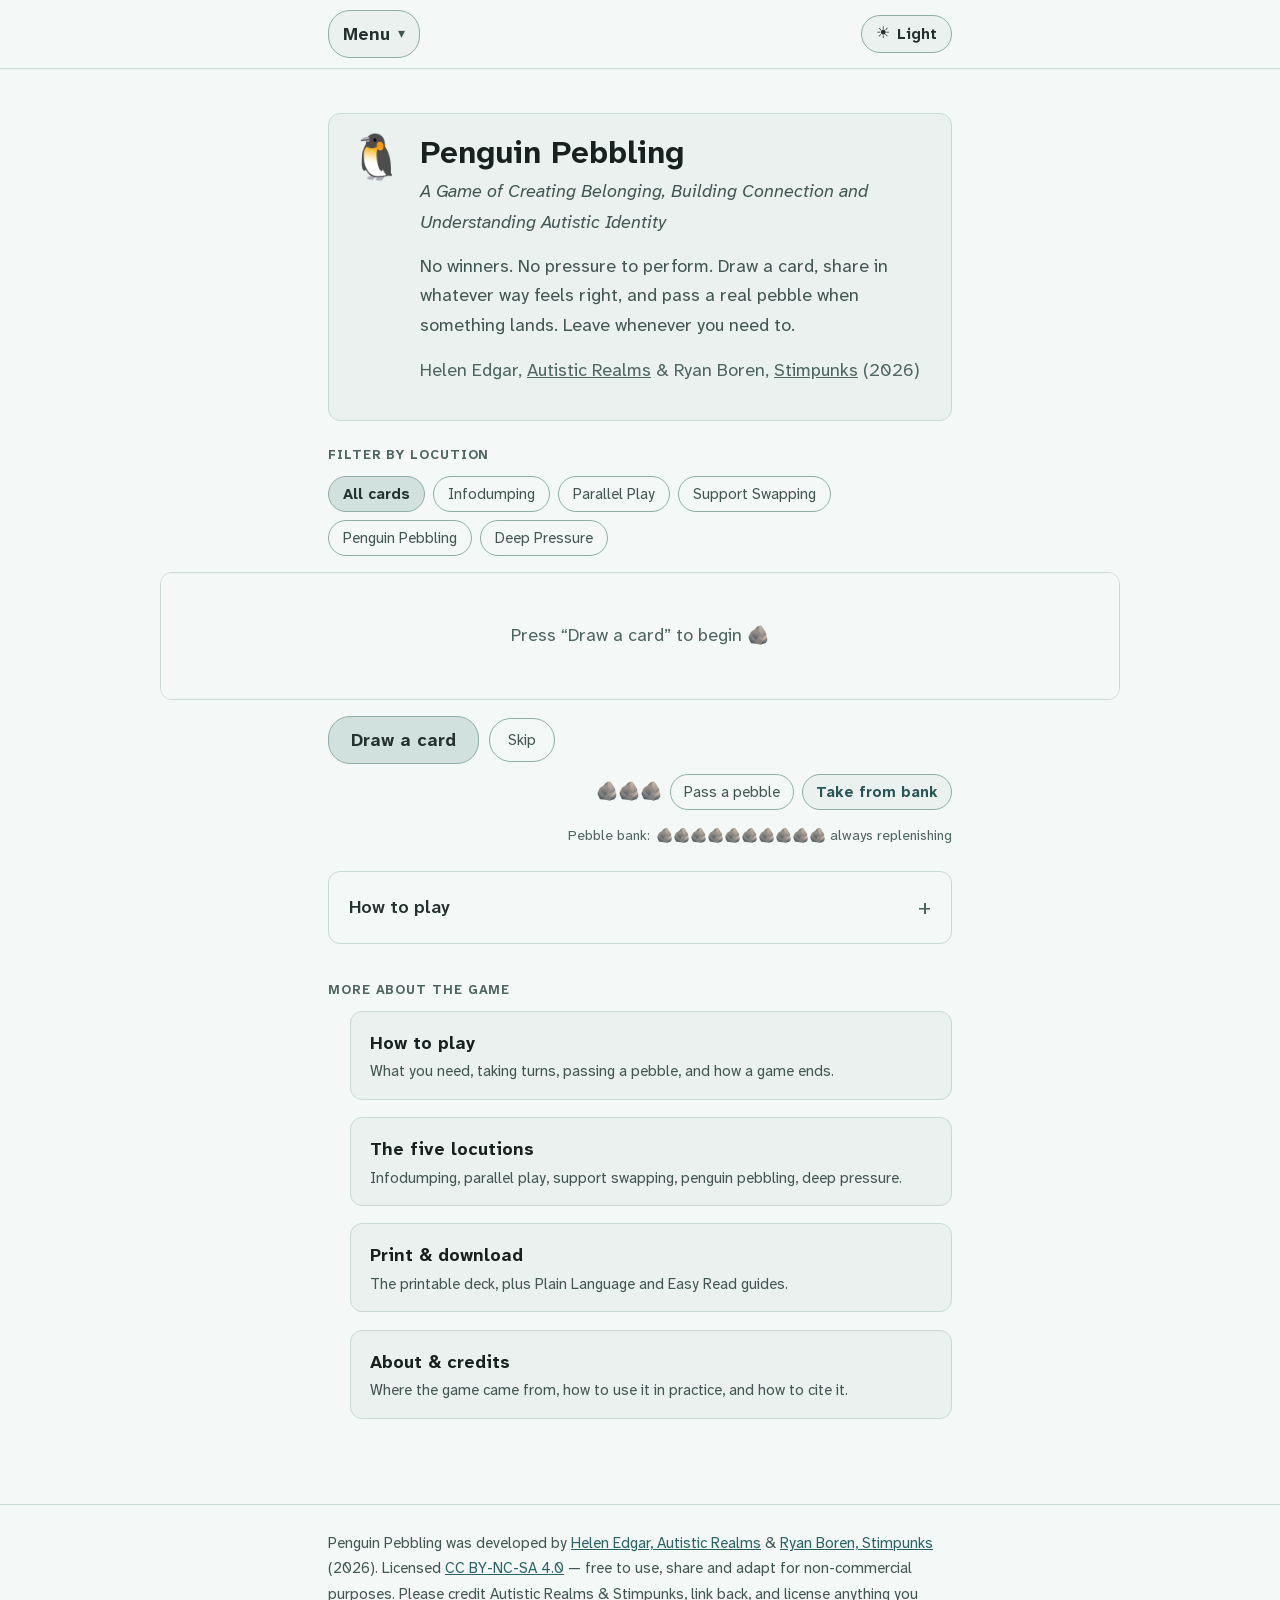
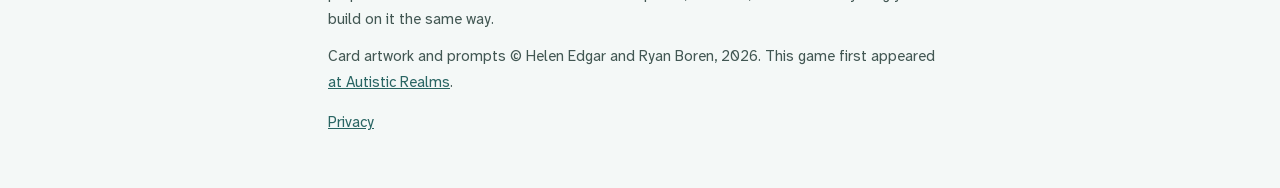
==== commit 7c6ed65c: "Redraw the share card as the card the site actually draws og-image.png letterboxed one of Helen's pr" ====
--- a/index.html
+++ b/index.html
@@ -24,7 +24,7 @@
 <meta property="og:image" content="https://penguinpebbling.app/og-image.png">
 <meta property="og:image:width" content="1200">
 <meta property="og:image:height" content="630">
-<meta property="og:image:alt" content="The Penguin Pebbling locution card: two penguins beside a stack of smooth balanced pebbles, with the words “I saw this and thought of you.”">
+<meta property="og:image:alt" content="A card from the Penguin Pebbling game. On the cream half, a stack of three pebbles above the word Infodumping and the prompt “What brings you joy right now? Share as much or as little as you like.” On the mauve half, a penguin daydreaming a star, a moon and a planet.">
 <meta name="twitter:card" content="summary_large_image">
 <script type="application/ld+json">
 {
--- a/penguin-pebbling.css
+++ b/penguin-pebbling.css
@@ -47,6 +47,85 @@
   font-display: swap;
   src: url("fonts/atkinson-hyperlegible-next-italic-latin-ext.woff2") format("woff2");
   unicode-range: U+0100-02BA, U+02BD-02C5, U+02C7-02CC, U+02CE-02D7, U+02DD-02FF, U+0304, U+0308, U+0329, U+1D00-1DBF, U+1E00-1E9F, U+1EF2-1EFF, U+2020, U+20A0-20AB, U+20AD-20C0, U+2113, U+2C60-2C7F, U+A720-A7FF;
+}
+
+/* card-art:palette — written by tools/make-card-art.py */
+:root {
+  --card-cream: #f4e7cf;
+  --card-tint-infodumping: #bba3b7;
+  --card-tint-parallel-play: #ddbbba;
+  --card-tint-support-swapping: #c3beaf;
+  --card-tint-penguin-pebbling: #e8e1ce;
+  --card-tint-deep-pressure: #aac5c0;
+}
+
+/* Dark mode, in both the places this site keeps a dark palette. Written
+ * together so the two cannot disagree — the failure check-contrast.py
+ * exists to catch on the main palette is simply unavailable here. */
+:root[data-theme="dark"] {
+  --card-tint-infodumping: #2e212c;
+  --card-tint-parallel-play: #2e2221;
+  --card-tint-support-swapping: #2e2b21;
+  --card-tint-penguin-pebbling: #2e2a21;
+  --card-tint-deep-pressure: #212e2c;
+}
+@media (prefers-color-scheme: dark) {
+  :root:not([data-theme="light"]) {
+    --card-tint-infodumping: #2e212c;
+    --card-tint-parallel-play: #2e2221;
+    --card-tint-support-swapping: #2e2b21;
+    --card-tint-penguin-pebbling: #2e2a21;
+    --card-tint-deep-pressure: #212e2c;
+  }
+}
+/* /card-art:palette */
+
+/* The two inks the re-set deck is drawn in.
+ *
+ * Helen letters her cards in #b28a5e, a warm light brown on the cream. Baked
+ * into a picture, nothing measured it. As real text it is a text/background pair
+ * this site is answerable for, and it is 2.57:1 — far under the 4.5:1 AA asks
+ * for, on a page whose whole argument is accessibility. So the ink keeps her
+ * hue (31.4 degrees) and her saturation (35.3%) exactly, and only the lightness
+ * moves.
+ *
+ * Two of them, because they sit on different grounds. The prompt is on the cream
+ * and gets 6.0:1. The heading and credit on the right sit on whichever locution
+ * tint the card carries, and the palest of those, Infodumping's mauve, is the
+ * one that decides: this value clears 5:1 on all five. tools/check-contrast.py
+ * measures every one of these pairs. */
+:root {
+  --card-ground: var(--card-cream);
+  --card-ink: #6c5133;
+  --card-ink-panel: #473522;
+  --card-pebble: #7f9c96;
+}
+
+/* Dark mode. The card used to stay cream in the dark whatever else happened,
+ * because it WAS Helen's artwork and dimming someone's artwork misrepresents it
+ * — DECISIONS.md worked around the glare with a lifted mat instead. Re-setting
+ * the deck as text removed that constraint: the panels are CSS now and only the
+ * drawings are hers, so the card can follow the theme like everything else.
+ *
+ * The cream ellipse inside each illustration deliberately stays bright. The
+ * penguins are black-outline drawings and need a light ground under them; on the
+ * darkened panel it reads as a spotlight rather than as glare.
+ *
+ * One ink in dark, where light needs two: on this ground and on all five dark
+ * tints it lands between 10:1 and 12:1, so splitting it would buy nothing. */
+:root[data-theme="dark"] {
+  --card-ground: #1f1c16;
+  --card-ink: #e2daca;
+  --card-ink-panel: #e2daca;
+  --card-pebble: #9fb8b3;
+}
+@media (prefers-color-scheme: dark) {
+  :root:not([data-theme="light"]) {
+    --card-ground: #1f1c16;
+    --card-ink: #e2daca;
+    --card-ink-panel: #e2daca;
+    --card-pebble: #9fb8b3;
+  }
 }
 
 :root {
@@ -619,6 +698,126 @@
   .card-footer { padding-left: 1.15rem; padding-right: 1.15rem; }
 }
 
+/* ── The prompt card, re-set as text ────────────────────────────────────────
+ * Helen's cards are 1748x1240 pictures with the words lettered into them. The
+ * words are text here and only the drawings are pictures: one pebble stack and
+ * one illustration per locution, cut out by tools/make-card-art.py.
+ *
+ * Deliberately NOT a fixed aspect ratio. Reflowing is the entire point — a
+ * prompt that grows at 400% zoom has to be allowed to make the card taller
+ * rather than overflow it, and the original could not do that at all. */
+.pcard {
+  display: grid;
+  grid-template-columns: 1.02fr 1fr;   /* Helen's split is 50.6 / 49.4 */
+  border-radius: 12px;
+  overflow: hidden;
+  background: var(--card-ground);
+  text-align: center;
+}
+
+.pcard-text {
+  padding: 1.5rem 1.35rem 1.25rem;
+  display: flex; flex-direction: column; align-items: center;
+  color: var(--card-ink);
+}
+/* The flat pebbles from favicon.svg, drawn inline so they can take their colour
+ * from the theme — an <img> cannot see the page's data-theme attribute, and the
+ * toggle has to work, not just the OS setting. */
+.pcard-pebbles { width: 88px; height: auto; margin-bottom: 0.75rem; color: var(--card-pebble); }
+
+.pcard-locution {
+  font-size: var(--text-lg); font-weight: 800;
+  letter-spacing: 0.14em; text-transform: uppercase;
+  line-height: 1.25; margin-bottom: 1rem;
+}
+.pcard-prompt {
+  /* 1.65, which is what the prompt had when it was set as prose beneath the
+   * card. A short measure needs MORE leading, not less: the eye has to find the
+   * start of the next line more often. */
+  font-size: var(--text-md); line-height: 1.65;
+  margin-bottom: 1.25rem;
+}
+.pcard-prompt p + p { margin-top: 0.75rem; }
+.pcard-aside {
+  font-size: var(--text-xs); font-style: italic; line-height: 1.5;
+  margin-top: auto; padding-top: 0.75rem;
+}
+
+.pcard-art {
+  padding: 1.25rem 1rem;
+  display: flex; flex-direction: column; align-items: center; gap: 0.75rem;
+  color: var(--card-ink-panel);
+}
+/* auto margins top and bottom: the illustration takes an equal share of the
+ * free space on each side, so it sits centred between the heading and the
+ * credit however long the prompt opposite makes the card. Pushing the credit
+ * down with margin-top instead left the drawing riding high against the
+ * heading. */
+.pcard-art img { width: 100%; max-width: 230px; height: auto; margin-block: auto; }
+.pcard-title, .pcard-credit { font-size: var(--text-xs); line-height: 1.35; }
+
+.pcard[data-locution="infodumping"] .pcard-art      { background: var(--card-tint-infodumping); }
+.pcard[data-locution="parallel-play"] .pcard-art    { background: var(--card-tint-parallel-play); }
+.pcard[data-locution="support-swapping"] .pcard-art { background: var(--card-tint-support-swapping); }
+.pcard[data-locution="penguin-pebbling"] .pcard-art { background: var(--card-tint-penguin-pebbling); }
+.pcard[data-locution="deep-pressure"] .pcard-art    { background: var(--card-tint-deep-pressure); }
+
+/* One column below 760px. The drawing goes under the words: the prompt is what
+ * you came for, and it should not start below a picture.
+ *
+ * 1000 rather than 560, because the breakpoint is about the MEASURE and not the
+ * device. Two panels give the prompt a little under half the card, and that only
+ * reaches the 45 characters a line that reads comfortably once the card itself
+ * is about 960px — which needs roughly a 1000px viewport. Measured below that
+ * and it is worse than stacking every time: 27 characters in the bare prose
+ * column, 35 at an 800px viewport. Stacked it gets the full width and about 58.
+ *
+ * So the rule is: use two panels only where two panels actually read. Below
+ * that, stack, even on a tablet that looks wide enough for a card. */
+@media (max-width: 1000px) {
+  .pcard { grid-template-columns: 1fr; }
+  .pcard-art { padding: 1rem; flex-direction: column; }
+  .pcard-art img { max-width: 180px; }
+  .pcard-aside { margin-top: 1rem; }
+}
+
+/* Forced colours flatten both panel fills to one ground, which would leave the
+ * two halves of the card indistinguishable. A border is honoured, so the seam
+ * survives as a line. */
+/* Above 1000px the card steps outside the 680px prose column.
+ *
+ * The column is right for prose and wrong for this: it capped the card at 624px
+ * however wide the screen was, so the prompt stayed at 27 characters a line on a
+ * 27-inch monitor exactly as on a laptop. Widening the card is the only thing
+ * that moves that number, because the constraint is the column and not the
+ * viewport.
+ *
+ * A percentage margin resolves against the containing block's width, so
+ * (100% - width) / 2 is exactly the negative offset that re-centres a child
+ * wider than its parent — no transform, no positioning, and it stays centred if
+ * the column ever changes width.
+ *
+ * The split moves to 1.25/1 as well. Helen's card is 50.6/49.4, which is right
+ * for a printed card where the words are set to fit; on screen the words are
+ * given and the panel has to fit them. At 920px that is about 47 characters a
+ * line, inside the comfortable range for the first time. */
+@media (min-width: 1001px) {
+  .card-area {
+    --card-wide: min(960px, calc(100vw - 3rem));
+    width: var(--card-wide);
+    margin-left: calc((100% - var(--card-wide)) / 2);
+  }
+  .pcard { grid-template-columns: 1.25fr 1fr; }
+  .pcard-text { padding: 1.9rem 2.25rem 1.5rem; }
+  .pcard-art { padding: 1.75rem 1.25rem; }
+  .pcard-art img { max-width: 260px; }
+}
+
+@media (forced-colors: active) {
+  .pcard { border: 1px solid; }
+  .pcard-art { border-top: 1px solid; }
+}
+
 @media (prefers-reduced-motion: reduce) {
   * { transition: none !important; animation: none !important; }
 }
